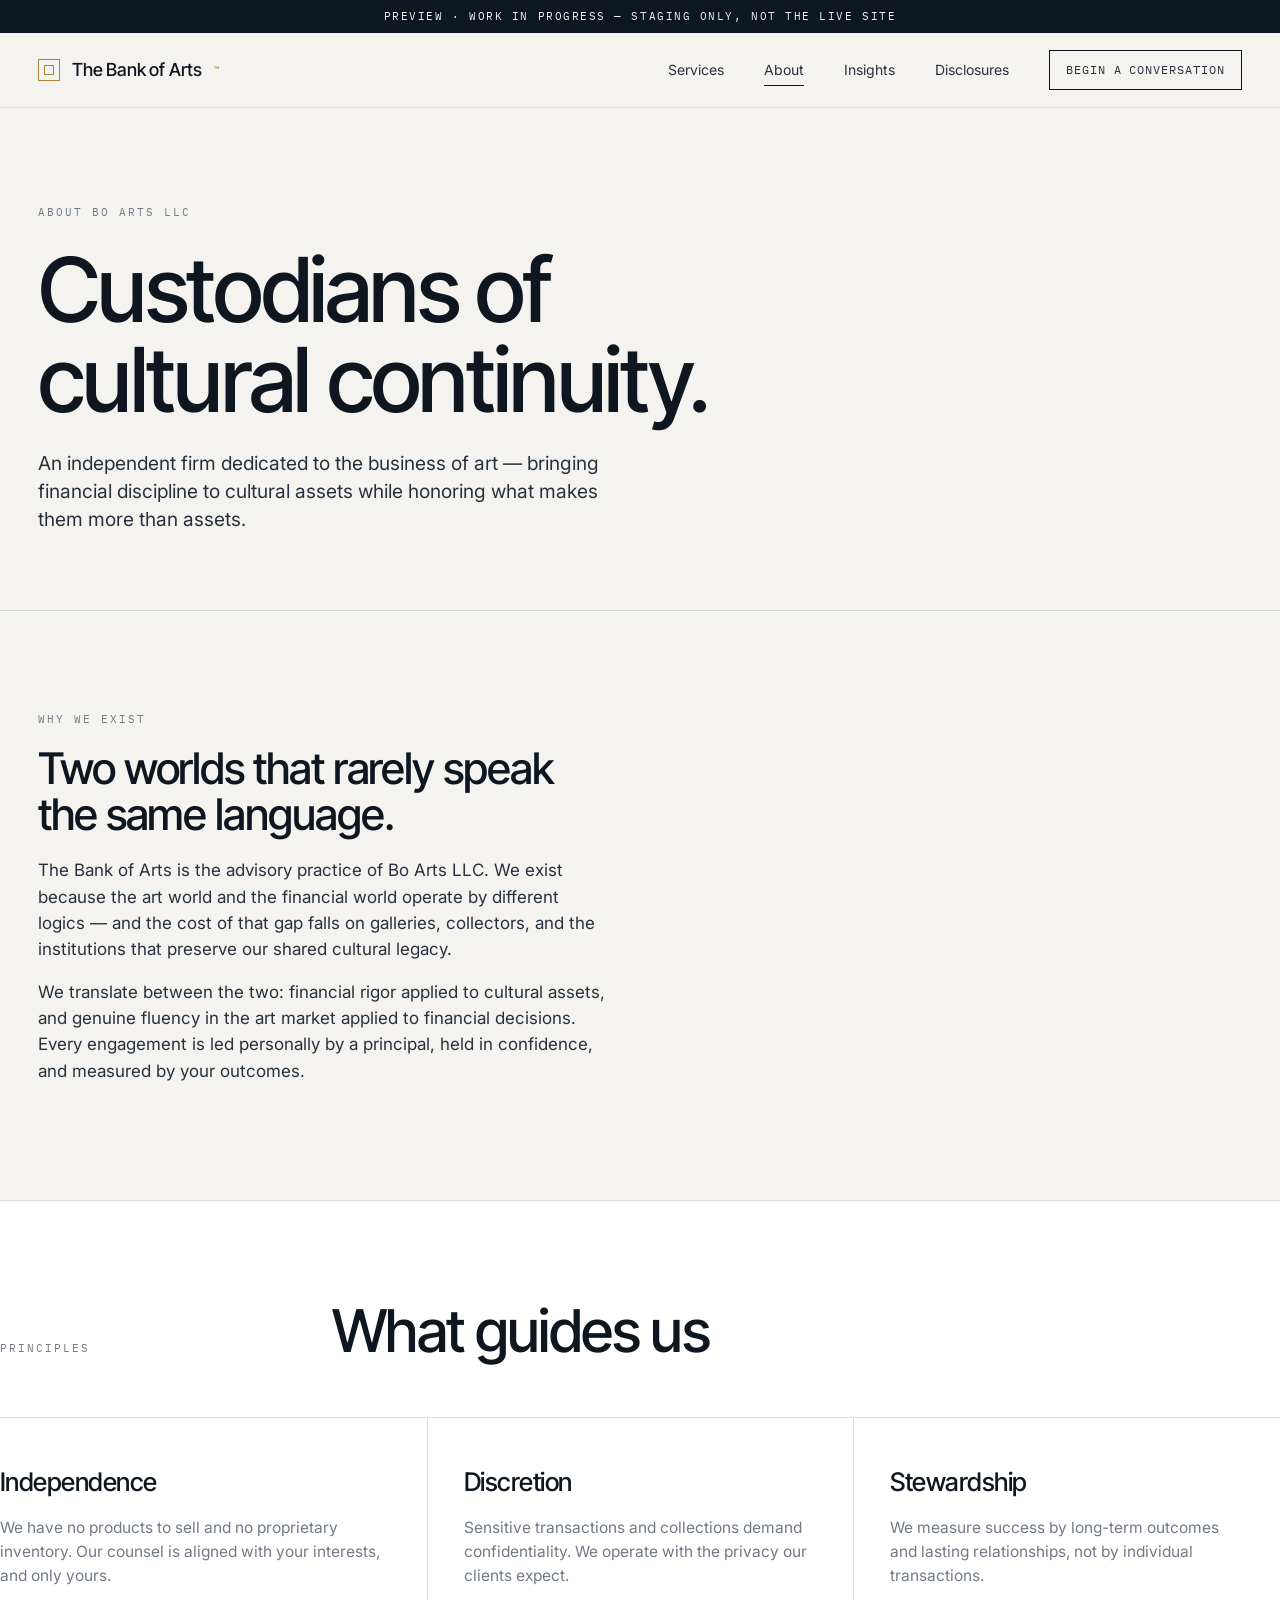
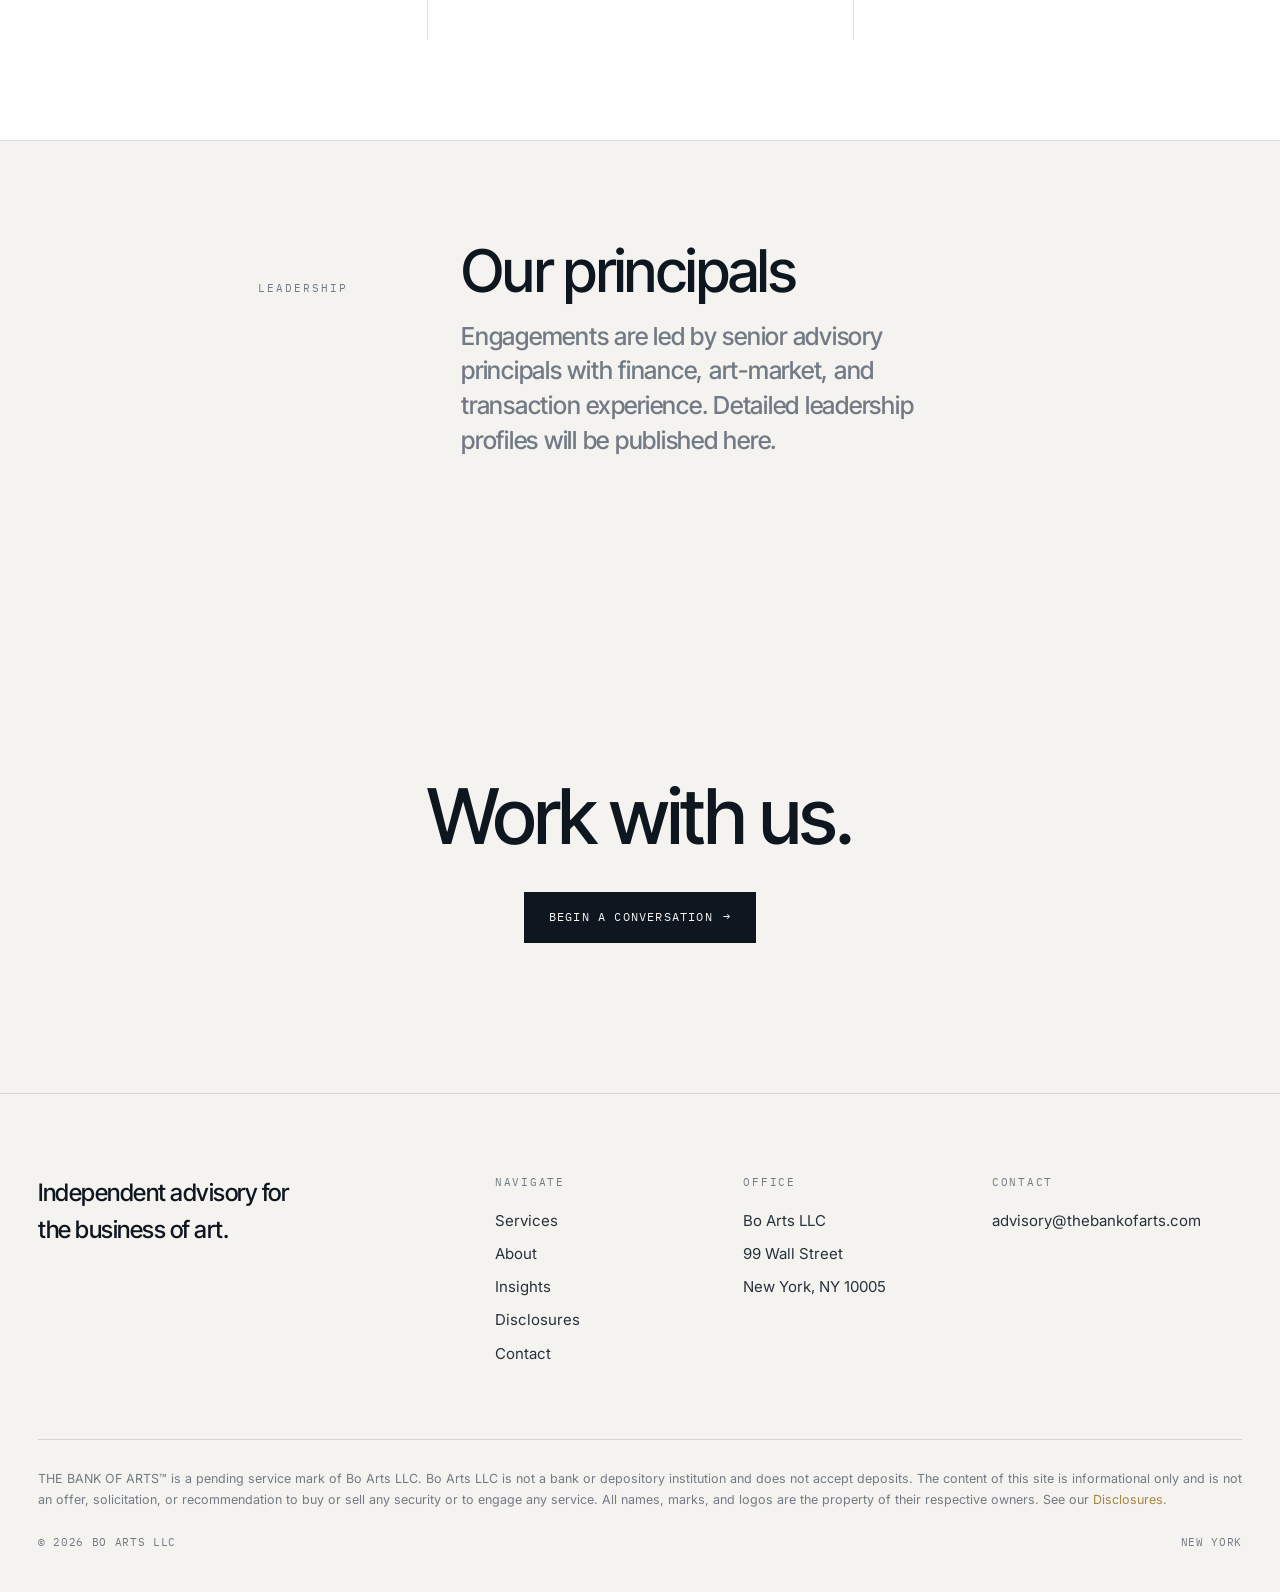
==== about.html @ 83ba2473 "Roll Swiss-minimal system across services, about, contact, disclosures, insights" ====
<!DOCTYPE html>
<html lang="en">
<head>
<meta charset="UTF-8" />
<meta name="viewport" content="width=device-width, initial-scale=1.0" />
<title>About | The Bank of Arts™</title>
<meta name="description" content="Bo Arts LLC is an independent advisory firm dedicated to the business of art, bringing financial discipline to cultural assets." />
<meta name="robots" content="noindex, nofollow" />
<link rel="icon" href="data:image/svg+xml,<svg xmlns='http://www.w3.org/2000/svg' viewBox='0 0 100 100'><rect x='12' y='12' width='76' height='76' fill='none' stroke='%23a8843f' stroke-width='4'/><rect x='28' y='28' width='44' height='44' fill='none' stroke='%23a8843f' stroke-width='2'/></svg>" />
<link rel="preconnect" href="https://fonts.googleapis.com" />
<link rel="preconnect" href="https://fonts.gstatic.com" crossorigin />
<link href="https://fonts.googleapis.com/css2?family=Inter+Tight:wght@400;500;600&family=Inter:wght@400;500&family=IBM+Plex+Mono:wght@400;500&display=swap" rel="stylesheet" />
<link rel="stylesheet" href="styles.css" />
</head>
<body>
<div class="preview">Preview · Work in progress — staging only, not the live site</div>
<header class="nav"><div class="wrap nav-in">
  <a href="index.html" class="brand"><span class="mk"></span> The Bank of Arts <sup>™</sup></a>
  <nav class="menu">
    <a href="services.html">Services<span class="ln"></span></a>
    <a href="about.html" class="active">About<span class="ln"></span></a>
    <a href="insights.html">Insights<span class="ln"></span></a>
    <a href="disclosures.html">Disclosures<span class="ln"></span></a>
    <a href="contact.html" class="cta">Begin a conversation</a>
  </nav>
  <button class="burger" aria-label="Menu">☰</button>
</div></header>

<section class="page-hero"><div class="wrap">
  <span class="label reveal">About Bo Arts LLC</span>
  <h1 class="reveal">Custodians of<br>cultural continuity.</h1>
  <p class="reveal">An independent firm dedicated to the business of art — bringing financial discipline to cultural assets while honoring what makes them more than assets.</p>
</div></section>

<section class="sec-sm"><div class="wrap split">
  <div class="reveal">
    <span class="label" style="display:block;margin-bottom:18px">Why we exist</span>
    <h2>Two worlds that rarely speak the same language.</h2>
    <p>The Bank of Arts is the advisory practice of Bo Arts LLC. We exist because the art world and the financial world operate by different logics — and the cost of that gap falls on galleries, collectors, and the institutions that preserve our shared cultural legacy.</p>
    <p>We translate between the two: financial rigor applied to cultural assets, and genuine fluency in the art market applied to financial decisions. Every engagement is led personally by a principal, held in confidence, and measured by your outcomes.</p>
  </div>
  <div class="media reveal"><img src="https://thebankofarts.com/assets/art/03-arched-portraits.webp" alt="Gallery interior" loading="lazy" onerror="this.parentNode.style.display='none'" /></div>
</div></section>

<section class="approach"><div class="wrap sec-sm">
  <div class="sec-head" style="margin-bottom:56px"><span class="label ix reveal">Principles</span><h2 class="reveal">What guides us</h2></div>
  <div class="serve-grid">
    <div class="serve reveal"><h3>Independence</h3><p>We have no products to sell and no proprietary inventory. Our counsel is aligned with your interests, and only yours.</p></div>
    <div class="serve reveal"><h3>Discretion</h3><p>Sensitive transactions and collections demand confidentiality. We operate with the privacy our clients expect.</p></div>
    <div class="serve reveal"><h3>Stewardship</h3><p>We measure success by long-term outcomes and lasting relationships, not by individual transactions.</p></div>
  </div>
</div></section>

<!-- LEADERSHIP: replace with verified named principals + bios once Sam supplies them. Do not publish unverified names, titles, designations, or deal history. -->
<section class="sec-sm"><div class="wrap" style="max-width:840px">
  <div class="sec-head"><span class="label ix reveal">Leadership</span><h2 class="reveal">Our principals<span class="sm">Engagements are led by senior advisory principals with finance, art-market, and transaction experience. Detailed leadership profiles will be published here.</span></h2></div>
</div></section>

<section class="cta-band"><div class="wrap"><h2 class="reveal">Work with us.</h2><a href="contact.html" class="btn solid reveal">Begin a conversation <span class="ar">→</span></a></div></section>

<footer><div class="wrap">
  <div class="foot-top">
    <div><p class="lead">Independent advisory for the business of art.</p></div>
    <div class="col"><h4>Navigate</h4><a href="services.html">Services</a><a href="about.html">About</a><a href="insights.html">Insights</a><a href="disclosures.html">Disclosures</a><a href="contact.html">Contact</a></div>
    <div class="col"><h4>Office</h4><p>Bo Arts LLC</p><p>99 Wall Street</p><p>New York, NY 10005</p></div>
    <div class="col"><h4>Contact</h4><a href="mailto:advisory@thebankofarts.com">advisory@thebankofarts.com</a></div>
  </div>
  <div class="legal">THE BANK OF ARTS™ is a pending service mark of Bo Arts LLC. Bo Arts LLC is not a bank or depository institution and does not accept deposits. The content of this site is informational only and is not an offer, solicitation, or recommendation to buy or sell any security or to engage any service. All names, marks, and logos are the property of their respective owners. See our <a href="disclosures.html" style="color:var(--gold)">Disclosures</a>.</div>
  <div class="copy"><span>© 2026 Bo Arts LLC</span><span>New York</span></div>
</div></footer>
<script src="app.js"></script>
</body>
</html>
---- styles.css ----
/* The Bank of Arts — shared Swiss-minimal system (staging) */
:root{
  --bg:#f4f3ef; --surface:#ffffff; --ink:#0e1620; --ink-2:#27313d; --muted:#727a85;
  --line:rgba(14,22,32,.14); --line-2:rgba(14,22,32,.08);
  --gold:#a8843f; --navy:#0b1a2e;
  --mx:38px; --maxw:1320px;
  --disp:"Inter Tight",-apple-system,Segoe UI,Roboto,Helvetica,Arial,sans-serif;
  --sans:"Inter",-apple-system,Segoe UI,Roboto,Helvetica,Arial,sans-serif;
  --mono:"IBM Plex Mono",ui-monospace,SFMono-Regular,Menlo,monospace;
  --ease:cubic-bezier(.22,.61,.36,1);
}
*{box-sizing:border-box;margin:0;padding:0}
html{scroll-behavior:smooth;-webkit-font-smoothing:antialiased;text-rendering:optimizeLegibility}
body{background:var(--bg);color:var(--ink);font-family:var(--sans);font-size:17px;line-height:1.55;font-weight:400}
a{color:inherit;text-decoration:none}
img{display:block;max-width:100%}
.wrap{max-width:var(--maxw);margin:0 auto;padding:0 var(--mx)}
.label{font-family:var(--mono);font-size:11px;letter-spacing:.18em;text-transform:uppercase;color:var(--muted);font-weight:400}
.rule{height:1px;background:var(--line);width:100%}
.reveal{opacity:0;transform:translateY(18px);transition:opacity .8s var(--ease),transform .8s var(--ease)}
.reveal.in{opacity:1;transform:none}
@media (prefers-reduced-motion:reduce){.reveal{opacity:1;transform:none;transition:none}}
.preview{background:var(--ink);color:#f4f3ef;font-family:var(--mono);font-size:11px;letter-spacing:.14em;text-transform:uppercase;text-align:center;padding:8px 14px}
/* nav */
.nav{position:sticky;top:0;z-index:50;background:rgba(244,243,239,.82);backdrop-filter:blur(14px);border-bottom:1px solid var(--line-2)}
.nav-in{display:flex;align-items:center;justify-content:space-between;height:74px;position:relative}
.brand{display:flex;align-items:center;gap:12px;font-family:var(--disp);font-weight:500;font-size:18px;letter-spacing:-.01em}
.brand .mk{width:22px;height:22px;border:1.5px solid var(--gold);position:relative;flex:none}
.brand .mk::after{content:"";position:absolute;inset:5px;border:1px solid var(--gold)}
.brand sup{color:var(--gold);font-size:9px}
.menu{display:flex;align-items:center;gap:40px}
.menu a{font-size:14px;color:var(--ink-2);position:relative;padding:4px 0}
.menu a .ln{position:absolute;left:0;bottom:-1px;height:1px;width:0;background:var(--ink);transition:width .35s var(--ease)}
.menu a:hover .ln,.menu a.active .ln{width:100%}
.menu .cta{font-family:var(--mono);font-size:12px;letter-spacing:.08em;text-transform:uppercase;border:1px solid var(--ink);padding:10px 16px;transition:all .3s var(--ease)}
.menu .cta:hover{background:var(--ink);color:var(--bg)}
.burger{display:none;background:none;border:0;font-size:22px;cursor:pointer;color:var(--ink)}
/* buttons / links */
.btn{font-family:var(--mono);font-size:12px;letter-spacing:.1em;text-transform:uppercase;display:inline-flex;align-items:center;gap:10px;padding:15px 24px;border:1px solid var(--ink);transition:all .3s var(--ease);cursor:pointer}
.btn .ar{transition:transform .3s var(--ease)}
.btn:hover{background:var(--ink);color:var(--bg)}
.btn:hover .ar{transform:translateX(5px)}
.btn.solid{background:var(--ink);color:var(--bg)}
.btn.solid:hover{background:var(--gold);border-color:var(--gold)}
.link-ar{font-family:var(--mono);font-size:12px;letter-spacing:.08em;text-transform:uppercase;display:inline-flex;gap:8px;align-items:center;border-bottom:1px solid var(--line);padding-bottom:4px;transition:border-color .3s}
.link-ar:hover{border-color:var(--ink)}
/* home hero */
.hero{padding:78px 0 56px;border-bottom:1px solid var(--line)}
.hero-top{display:flex;justify-content:space-between;align-items:baseline;margin-bottom:54px}
.hero h1{font-family:var(--disp);font-weight:500;letter-spacing:-.035em;line-height:.96;font-size:clamp(3.1rem,9.2vw,8.4rem)}
.hero h1 em{font-style:normal;color:var(--gold)}
.hero-grid{display:grid;grid-template-columns:1.6fr 1fr;gap:48px;align-items:end;margin-top:48px}
.hero-lede{font-size:clamp(1.05rem,1.6vw,1.4rem);line-height:1.45;max-width:30ch;color:var(--ink-2);font-weight:400}
.hero-actions{display:flex;flex-direction:column;gap:16px;align-items:flex-start}
/* page hero */
.page-hero{padding:96px 0 76px;border-bottom:1px solid var(--line)}
.page-hero .label{display:block;margin-bottom:24px}
.page-hero h1{font-family:var(--disp);font-weight:500;letter-spacing:-.03em;line-height:1;font-size:clamp(2.6rem,7vw,5.8rem)}
.page-hero p{color:var(--ink-2);max-width:48ch;margin-top:26px;font-size:clamp(1.05rem,1.5vw,1.3rem);line-height:1.45}
/* image band */
.band{padding:0}
.band-grid{display:grid;grid-template-columns:repeat(12,1fr);gap:2px;height:62vh;min-height:440px}
.band-grid figure{overflow:hidden;background:linear-gradient(135deg,#e7e4dc,#d8d4ca);position:relative}
.band-grid figure:nth-child(1){grid-column:span 5}
.band-grid figure:nth-child(2){grid-column:span 4}
.band-grid figure:nth-child(3){grid-column:span 3}
.band-grid img{width:100%;height:100%;object-fit:cover;transition:transform 1.2s var(--ease);filter:saturate(.92)}
.band-grid figure:hover img{transform:scale(1.05)}
/* sections */
.sec{padding:140px 0}
.sec-sm{padding:100px 0}
.sec-head{display:grid;grid-template-columns:repeat(12,1fr);gap:48px;align-items:baseline;margin-bottom:72px}
.sec-head .ix{grid-column:span 3}
.sec-head h2{grid-column:span 9;font-family:var(--disp);font-weight:500;letter-spacing:-.028em;line-height:1.02;font-size:clamp(2rem,4.6vw,3.7rem)}
.sec-head h2 .sm{display:block;color:var(--muted);font-size:.42em;letter-spacing:-.01em;margin-top:18px;max-width:34ch;line-height:1.4}
/* services list (home) */
.svc-list{border-top:1px solid var(--line)}
.svc-row{display:grid;grid-template-columns:80px 1fr 1.1fr 40px;gap:24px;align-items:center;padding:34px 8px;border-bottom:1px solid var(--line);transition:padding .4s var(--ease),background .4s var(--ease);position:relative}
.svc-row:hover{padding-left:24px;padding-right:24px;background:var(--surface)}
.svc-row .no{font-family:var(--mono);font-size:13px;color:var(--gold)}
.svc-row h3{font-family:var(--disp);font-weight:500;font-size:clamp(1.4rem,2.6vw,2.1rem);letter-spacing:-.02em}
.svc-row p{color:var(--muted);font-size:15px;line-height:1.5}
.svc-row .ar{justify-self:end;font-size:18px;color:var(--ink);opacity:.25;transition:all .3s var(--ease)}
.svc-row:hover .ar{opacity:1;transform:translateX(4px);color:var(--gold)}
/* services detail */
.svc-detail{display:grid;grid-template-columns:.8fr 1.2fr;gap:48px;padding:48px 8px;border-bottom:1px solid var(--line)}
.svc-detail:first-of-type{border-top:1px solid var(--line)}
.svc-detail .no{font-family:var(--mono);font-size:12px;color:var(--gold);display:block;margin-bottom:14px}
.svc-detail h3{font-family:var(--disp);font-weight:500;font-size:clamp(1.6rem,3vw,2.4rem);letter-spacing:-.02em;line-height:1.05}
.svc-detail p{color:var(--ink-2);margin-bottom:20px}
.svc-detail ul{list-style:none;display:flex;flex-direction:column;gap:9px}
.svc-detail li{color:var(--muted);font-size:15px;padding-left:20px;position:relative}
.svc-detail li::before{content:"—";position:absolute;left:0;color:var(--gold)}
/* approach */
.approach{background:var(--surface);border-top:1px solid var(--line);border-bottom:1px solid var(--line)}
.steps{display:grid;grid-template-columns:repeat(4,1fr)}
.step{padding:52px 32px 60px;border-left:1px solid var(--line)}
.step:first-child{border-left:0;padding-left:0}
.step:last-child{padding-right:0}
.step .no{font-family:var(--mono);font-size:12px;color:var(--gold);letter-spacing:.1em}
.step h3{font-family:var(--disp);font-weight:500;font-size:1.5rem;letter-spacing:-.02em;margin:24px 0 12px}
.step p{color:var(--muted);font-size:15px;line-height:1.55}
/* serve */
.serve-grid{display:grid;grid-template-columns:repeat(3,1fr);gap:0;border-top:1px solid var(--line)}
.serve{padding:44px 36px 52px;border-left:1px solid var(--line)}
.serve:first-child{border-left:0;padding-left:0}
.serve h3{font-family:var(--disp);font-weight:500;font-size:1.6rem;letter-spacing:-.02em;margin-bottom:14px}
.serve p{color:var(--muted);font-size:15.5px}
/* stats */
.stats{display:grid;grid-template-columns:repeat(3,1fr);border-top:1px solid var(--line);border-bottom:1px solid var(--line)}
.stat{padding:60px 36px;border-left:1px solid var(--line)}
.stat:first-child{border-left:0;padding-left:0}
.stat .big{font-family:var(--disp);font-weight:500;font-size:clamp(1.8rem,3vw,2.6rem);letter-spacing:-.02em}
.stat .lbl{color:var(--muted);font-size:14px;margin-top:8px}
/* split */
.split{display:grid;grid-template-columns:1fr 1fr;gap:64px;align-items:center}
.split h2{font-family:var(--disp);font-weight:500;font-size:clamp(1.8rem,3.4vw,2.8rem);letter-spacing:-.025em;margin-bottom:20px;line-height:1.05}
.split p{color:var(--ink-2);margin-bottom:16px}
.split .media{aspect-ratio:4/5;background:linear-gradient(135deg,#e7e4dc,#d8d4ca);overflow:hidden}
.split .media img{width:100%;height:100%;object-fit:cover;filter:saturate(.92)}
/* feature dark */
.feature{background:var(--navy);color:#eef1f5}
.feature .wrap{padding-top:130px;padding-bottom:130px}
.feature .label{color:rgba(238,241,245,.55)}
.feature-grid{display:grid;grid-template-columns:1.5fr 1fr;gap:60px;align-items:end;margin-top:40px}
.feature h2{font-family:var(--disp);font-weight:400;letter-spacing:-.025em;line-height:1.08;font-size:clamp(1.9rem,4vw,3.2rem)}
.feature h2 em{font-style:italic;color:var(--gold)}
.feature p{color:rgba(238,241,245,.7);font-size:1.05rem;max-width:38ch}
.feature .btn{border-color:rgba(238,241,245,.4);color:#eef1f5}
.feature .btn:hover{background:#eef1f5;color:var(--navy)}
/* cta band */
.cta-band{text-align:center;padding:150px 0}
.cta-band h2{font-family:var(--disp);font-weight:500;letter-spacing:-.03em;line-height:1;font-size:clamp(2.4rem,6vw,5.2rem);margin-bottom:36px}
/* forms */
.form-grid{display:grid;grid-template-columns:1fr 1fr;gap:64px;align-items:start}
.contact-info p{color:var(--ink-2);margin-bottom:8px}
.contact-info .k{font-family:var(--mono);font-size:11px;letter-spacing:.12em;text-transform:uppercase;color:var(--muted);margin-top:22px}
.field{margin-bottom:18px}
label{display:block;font-family:var(--mono);font-size:11px;letter-spacing:.12em;text-transform:uppercase;color:var(--muted);margin-bottom:8px}
input,textarea,select{width:100%;background:var(--surface);border:1px solid var(--line);color:var(--ink);padding:14px 16px;font-family:var(--sans);font-size:15px;border-radius:0;transition:border-color .25s}
input:focus,textarea:focus,select:focus{outline:none;border-color:var(--ink)}
.formnote{color:var(--muted);font-size:13px;margin-top:14px}
/* article */
.article{max-width:760px;margin:0 auto}
.article .article-meta{font-family:var(--mono);font-size:11px;letter-spacing:.14em;text-transform:uppercase;color:var(--muted);margin-bottom:14px}
.article h1{font-family:var(--disp);font-weight:500;letter-spacing:-.03em;line-height:1.02;font-size:clamp(2.2rem,5vw,3.6rem);margin-bottom:18px}
.article .byline{font-family:var(--mono);font-size:12px;letter-spacing:.06em;color:var(--gold);text-transform:uppercase;border-bottom:1px solid var(--line);padding-bottom:26px;margin-bottom:38px}
.article h2{font-family:var(--disp);font-weight:500;font-size:clamp(1.4rem,2.6vw,1.9rem);letter-spacing:-.02em;margin:42px 0 14px}
.article p{color:var(--ink-2);margin-bottom:20px;font-size:1.08rem;line-height:1.65}
.article blockquote{border-left:2px solid var(--gold);padding:4px 0 4px 24px;margin:32px 0;font-family:var(--disp);font-style:italic;font-size:1.45rem;line-height:1.3;color:var(--ink)}
/* prose */
.prose{max-width:820px;margin:0 auto}
.prose h2{font-family:var(--disp);font-weight:500;font-size:1.4rem;letter-spacing:-.015em;margin:38px 0 12px}
.prose p,.prose li{color:var(--ink-2);margin-bottom:14px;font-size:1rem;line-height:1.6}
.prose ul{padding-left:20px;margin-bottom:14px}
/* footer */
footer{border-top:1px solid var(--line);padding:80px 0 40px}
.foot-top{display:grid;grid-template-columns:2fr 1fr 1fr 1.2fr;gap:40px;padding-bottom:64px}
.foot-top .lead{font-family:var(--disp);font-size:1.5rem;font-weight:500;letter-spacing:-.02em;max-width:18ch}
footer h4{font-family:var(--mono);font-size:11px;letter-spacing:.16em;text-transform:uppercase;color:var(--muted);margin-bottom:18px;font-weight:400}
footer .col a,footer .col p{display:block;font-size:15px;color:var(--ink-2);margin-bottom:10px}
footer .col a:hover{color:var(--gold)}
.legal{font-size:12.5px;color:var(--muted);line-height:1.7;border-top:1px solid var(--line);padding-top:28px}
.copy{display:flex;justify-content:space-between;flex-wrap:wrap;gap:12px;margin-top:24px;font-family:var(--mono);font-size:11px;letter-spacing:.06em;text-transform:uppercase;color:var(--muted)}
@media(max-width:1000px){
  .hero-grid{grid-template-columns:1fr;gap:32px;align-items:start}
  .feature-grid{grid-template-columns:1fr;gap:32px;align-items:start}
  .foot-top{grid-template-columns:1fr 1fr}
}
@media(max-width:760px){
  :root{--mx:22px}
  .menu{display:none}
  .menu.open{display:flex;flex-direction:column;align-items:flex-start;position:absolute;top:74px;right:0;background:var(--surface);border:1px solid var(--line);padding:22px;gap:18px;min-width:200px}
  .burger{display:block}
  .hero{padding:48px 0 40px}
  .sec,.sec-sm{padding:90px 0}
  .sec-head{gap:20px;margin-bottom:48px}
  .sec-head .ix{grid-column:span 12}
  .sec-head h2{grid-column:span 12}
  .band-grid{height:auto;min-height:0;grid-template-columns:1fr}
  .band-grid figure{grid-column:span 1!important;height:46vw}
  .svc-row{grid-template-columns:44px 1fr 28px;row-gap:8px}
  .svc-row p{grid-column:1 / -1;order:3}
  .svc-detail{grid-template-columns:1fr;gap:18px}
  .steps,.serve-grid,.stats,.foot-top,.split,.form-grid{grid-template-columns:1fr;gap:36px}
  .step,.serve,.stat{border-left:0;padding-left:0;border-top:1px solid var(--line)}
  .step:first-child,.serve:first-child,.stat:first-child{border-top:0}
}
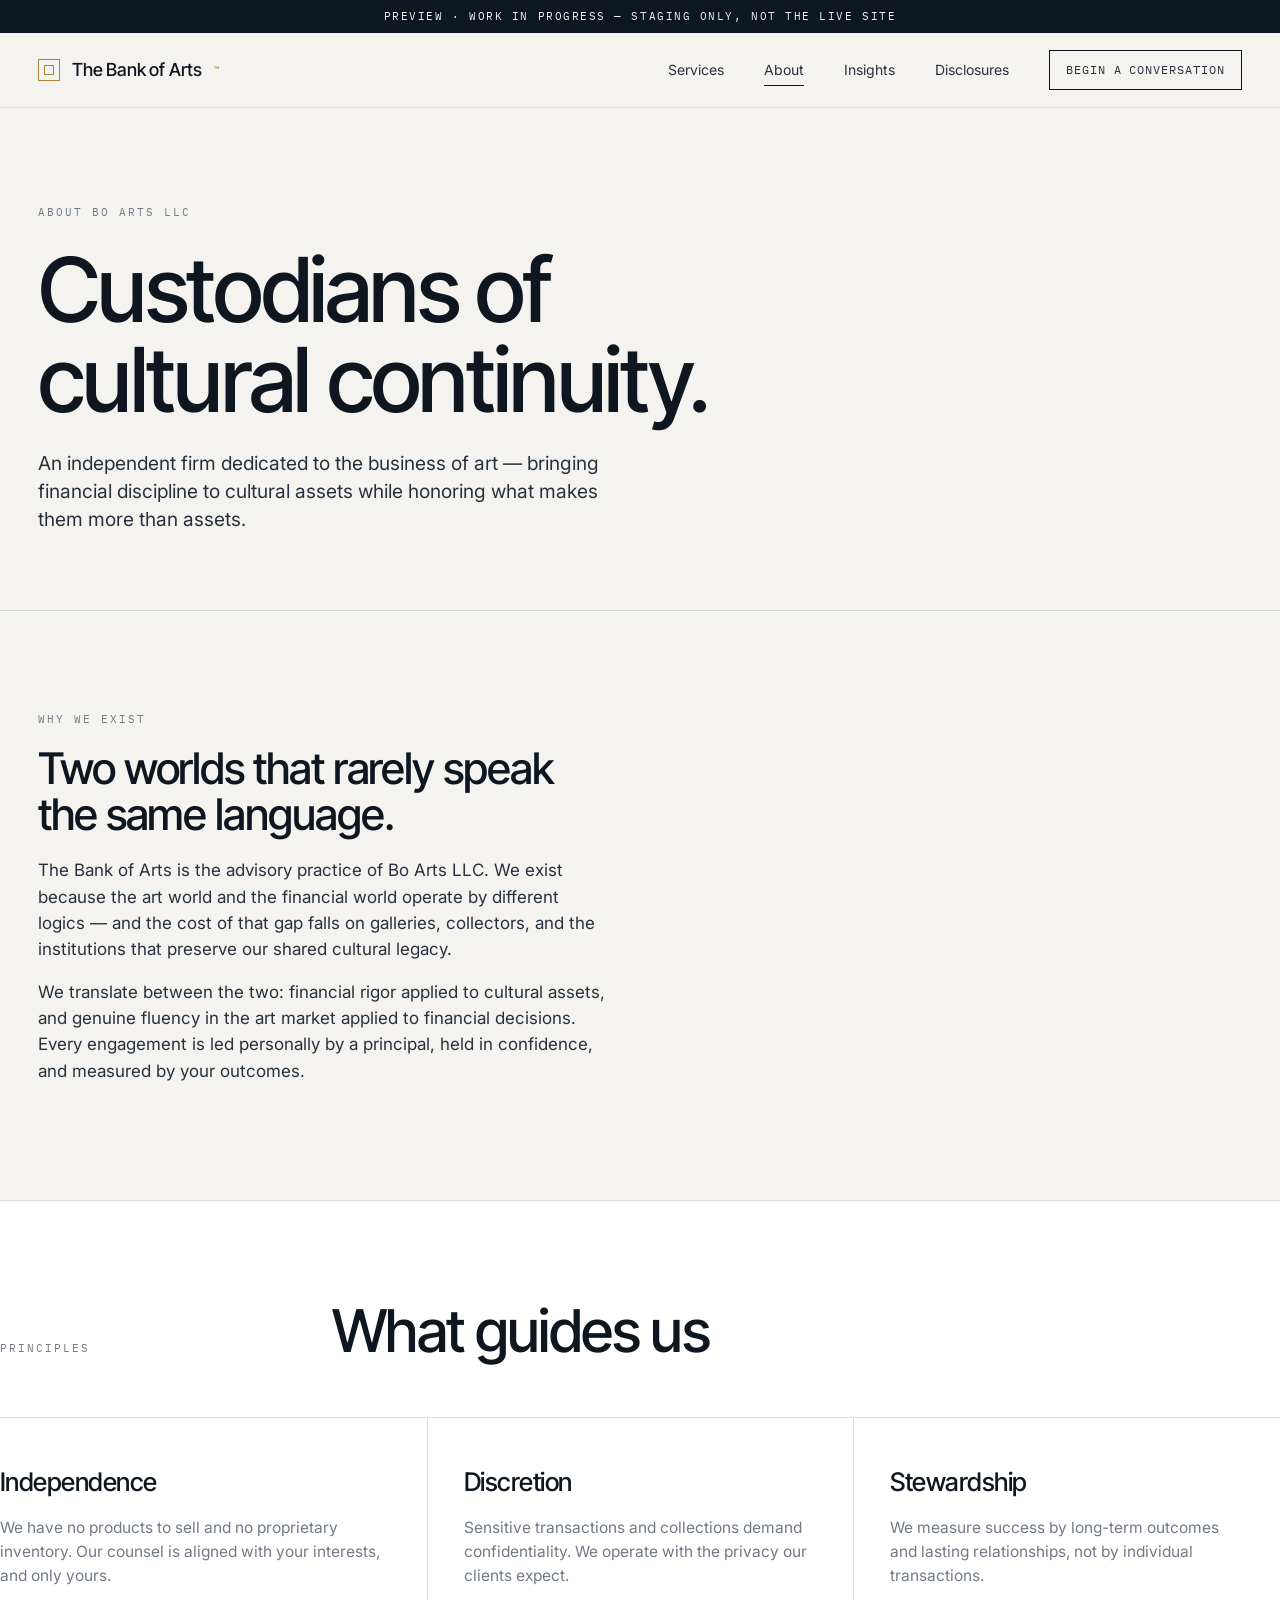
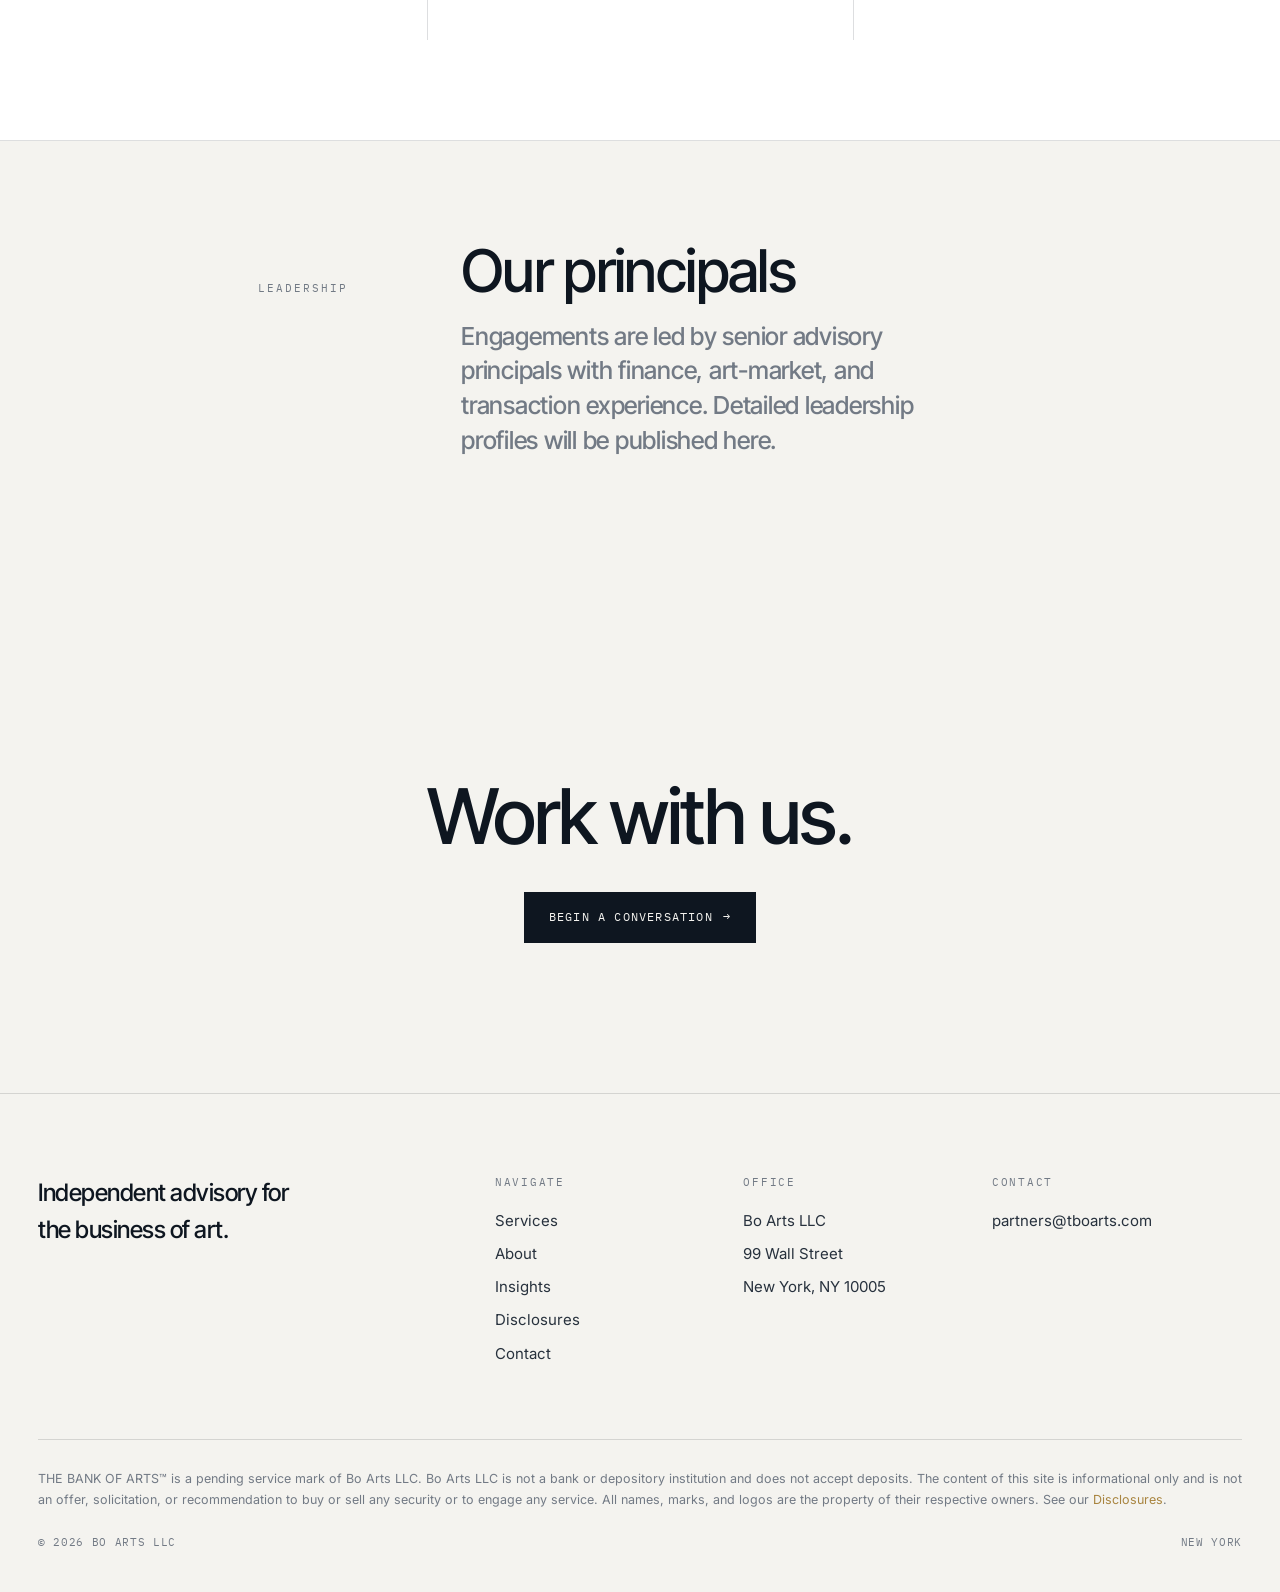
==== commit 69447604: "Switch site contact email to partners@tboarts.com (services, about, contact, disclosures, insights)" ====
--- a/about.html
+++ b/about.html
@@ -63,7 +63,7 @@
     <div><p class="lead">Independent advisory for the business of art.</p></div>
     <div class="col"><h4>Navigate</h4><a href="services.html">Services</a><a href="about.html">About</a><a href="insights.html">Insights</a><a href="disclosures.html">Disclosures</a><a href="contact.html">Contact</a></div>
     <div class="col"><h4>Office</h4><p>Bo Arts LLC</p><p>99 Wall Street</p><p>New York, NY 10005</p></div>
-    <div class="col"><h4>Contact</h4><a href="mailto:advisory@thebankofarts.com">advisory@thebankofarts.com</a></div>
+    <div class="col"><h4>Contact</h4><a href="mailto:partners@tboarts.com">partners@tboarts.com</a></div>
   </div>
   <div class="legal">THE BANK OF ARTS™ is a pending service mark of Bo Arts LLC. Bo Arts LLC is not a bank or depository institution and does not accept deposits. The content of this site is informational only and is not an offer, solicitation, or recommendation to buy or sell any security or to engage any service. All names, marks, and logos are the property of their respective owners. See our <a href="disclosures.html" style="color:var(--gold)">Disclosures</a>.</div>
   <div class="copy"><span>© 2026 Bo Arts LLC</span><span>New York</span></div>
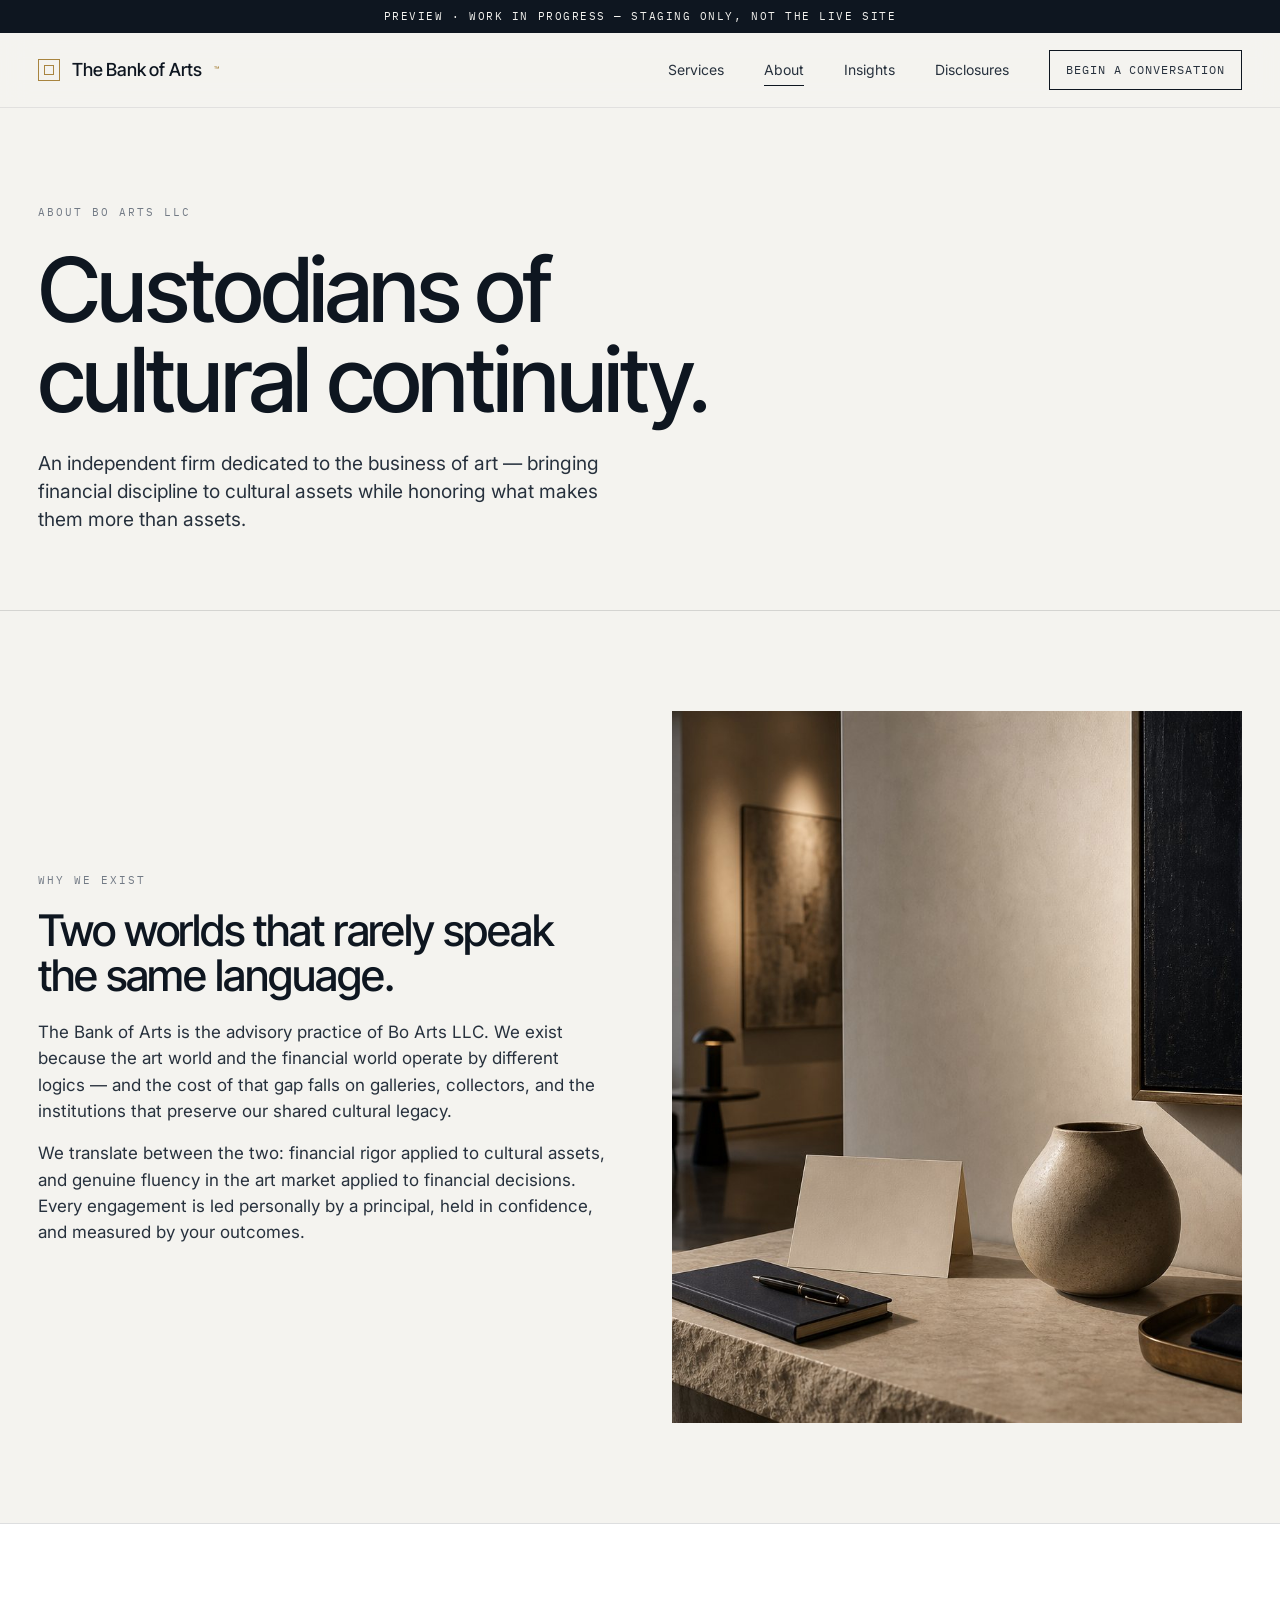
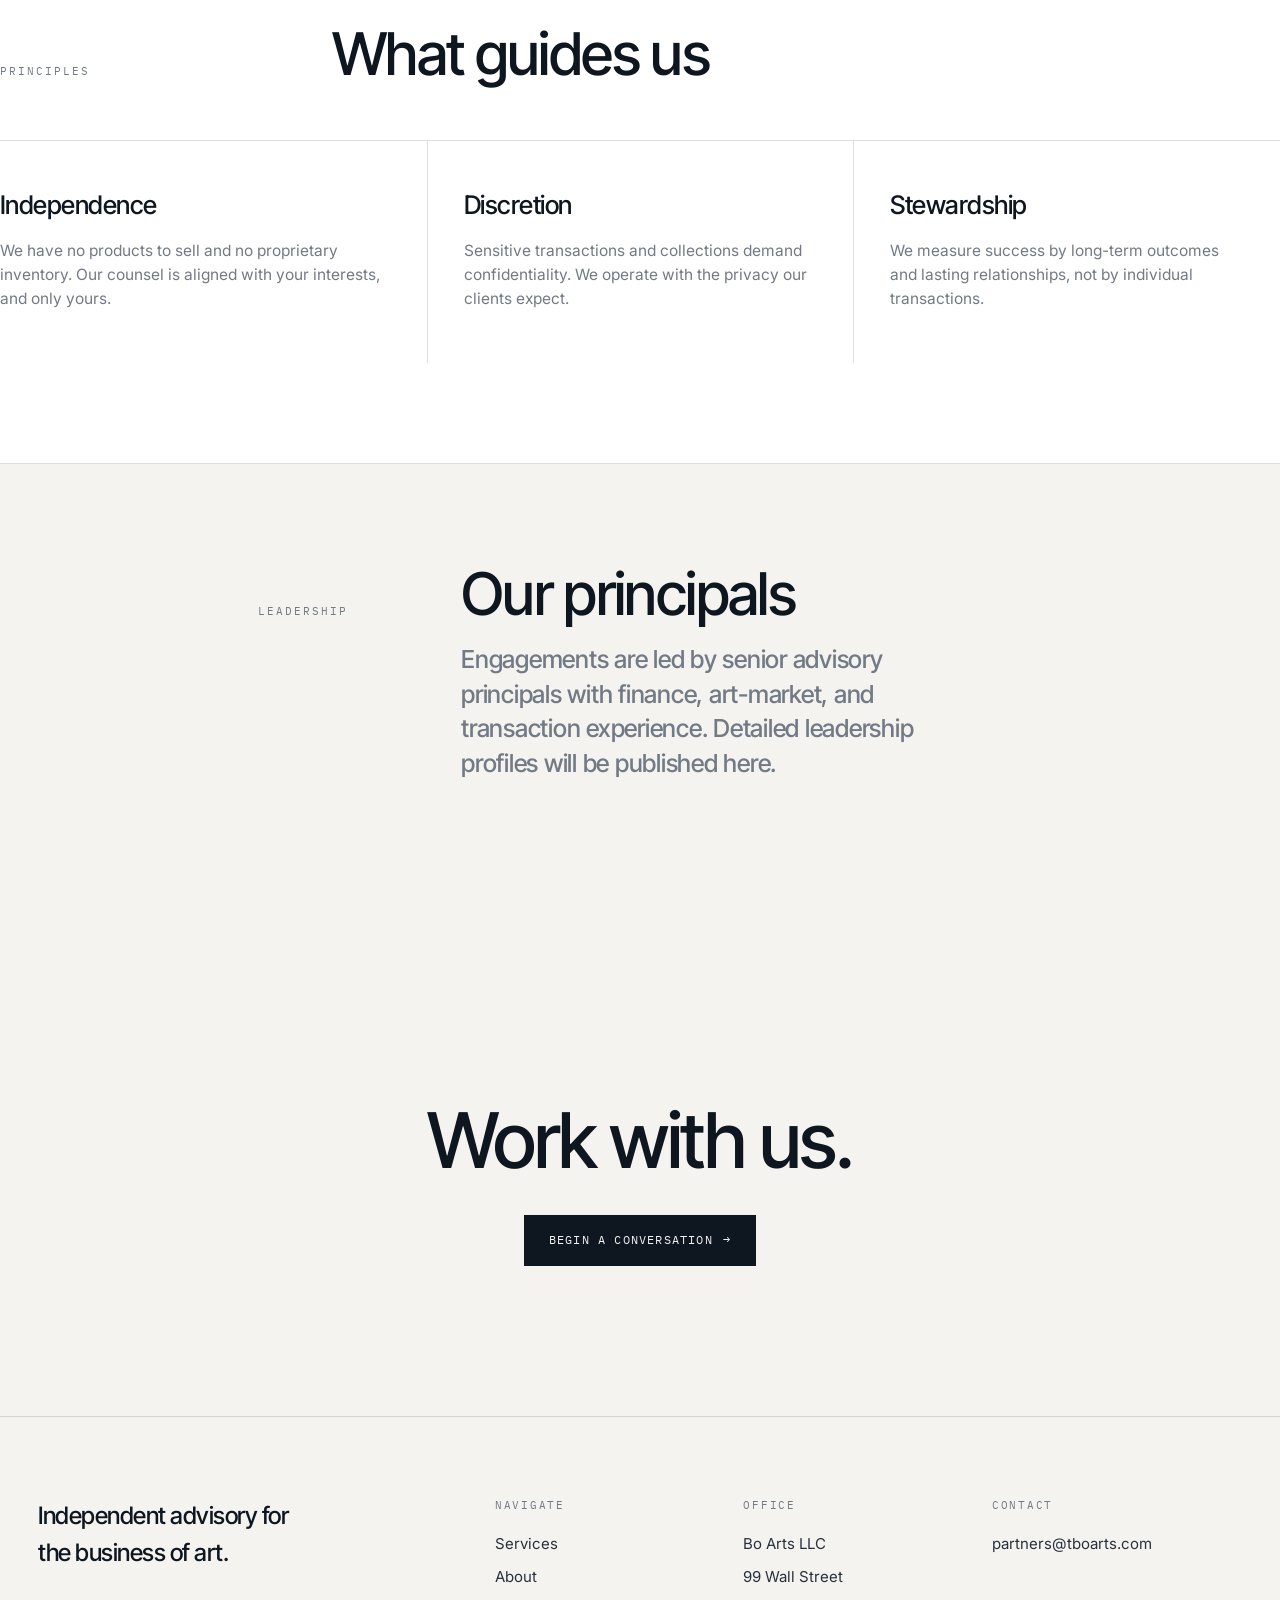
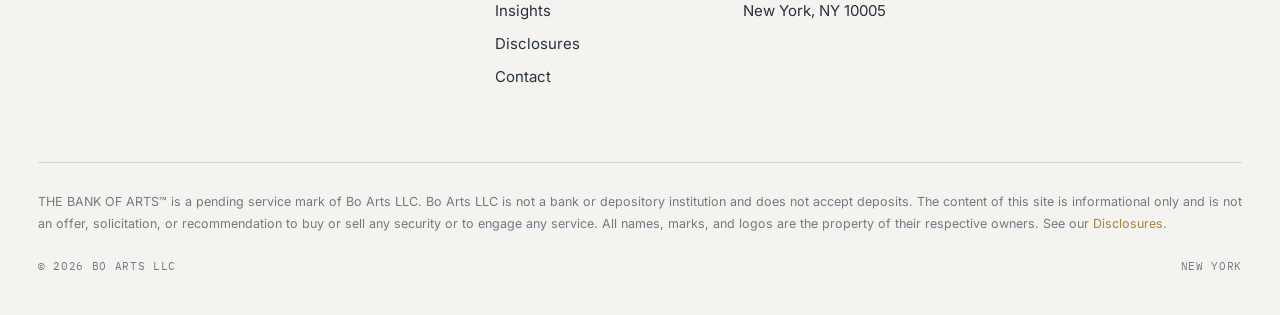
==== commit 8481a909: "Integrate full-bleed hero and generated imagery" ====
--- a/about.html
+++ b/about.html
@@ -3,7 +3,7 @@
 <head>
 <meta charset="UTF-8" />
 <meta name="viewport" content="width=device-width, initial-scale=1.0" />
-<title>About | The Bank of Arts™</title>
+<title>About | The Bank of Arts&trade;</title>
 <meta name="description" content="Bo Arts LLC is an independent advisory firm dedicated to the business of art, bringing financial discipline to cultural assets." />
 <meta name="robots" content="noindex, nofollow" />
 <link rel="icon" href="data:image/svg+xml,<svg xmlns='http://www.w3.org/2000/svg' viewBox='0 0 100 100'><rect x='12' y='12' width='76' height='76' fill='none' stroke='%23a8843f' stroke-width='4'/><rect x='28' y='28' width='44' height='44' fill='none' stroke='%23a8843f' stroke-width='2'/></svg>" />
@@ -13,9 +13,9 @@
 <link rel="stylesheet" href="styles.css" />
 </head>
 <body>
-<div class="preview">Preview · Work in progress — staging only, not the live site</div>
+<div class="preview">Preview &middot; Work in progress &mdash; staging only, not the live site</div>
 <header class="nav"><div class="wrap nav-in">
-  <a href="index.html" class="brand"><span class="mk"></span> The Bank of Arts <sup>™</sup></a>
+  <a href="index.html" class="brand"><span class="mk"></span> The Bank of Arts <sup>&trade;</sup></a>
   <nav class="menu">
     <a href="services.html">Services<span class="ln"></span></a>
     <a href="about.html" class="active">About<span class="ln"></span></a>
@@ -23,23 +23,23 @@
     <a href="disclosures.html">Disclosures<span class="ln"></span></a>
     <a href="contact.html" class="cta">Begin a conversation</a>
   </nav>
-  <button class="burger" aria-label="Menu">☰</button>
+  <button class="burger" aria-label="Menu">&#9776;</button>
 </div></header>
 
 <section class="page-hero"><div class="wrap">
   <span class="label reveal">About Bo Arts LLC</span>
   <h1 class="reveal">Custodians of<br>cultural continuity.</h1>
-  <p class="reveal">An independent firm dedicated to the business of art — bringing financial discipline to cultural assets while honoring what makes them more than assets.</p>
+  <p class="reveal">An independent firm dedicated to the business of art &mdash; bringing financial discipline to cultural assets while honoring what makes them more than assets.</p>
 </div></section>
 
 <section class="sec-sm"><div class="wrap split">
   <div class="reveal">
     <span class="label" style="display:block;margin-bottom:18px">Why we exist</span>
     <h2>Two worlds that rarely speak the same language.</h2>
-    <p>The Bank of Arts is the advisory practice of Bo Arts LLC. We exist because the art world and the financial world operate by different logics — and the cost of that gap falls on galleries, collectors, and the institutions that preserve our shared cultural legacy.</p>
+    <p>The Bank of Arts is the advisory practice of Bo Arts LLC. We exist because the art world and the financial world operate by different logics &mdash; and the cost of that gap falls on galleries, collectors, and the institutions that preserve our shared cultural legacy.</p>
     <p>We translate between the two: financial rigor applied to cultural assets, and genuine fluency in the art market applied to financial decisions. Every engagement is led personally by a principal, held in confidence, and measured by your outcomes.</p>
   </div>
-  <div class="media reveal"><img src="https://thebankofarts.com/assets/art/03-arched-portraits.webp" alt="Gallery interior" loading="lazy" onerror="this.parentNode.style.display='none'" /></div>
+  <div class="media reveal"><img src="assets/boarts-contact-gallery.jpg" alt="Quiet gallery reception corner prepared for a private advisory conversation" loading="lazy" /></div>
 </div></section>
 
 <section class="approach"><div class="wrap sec-sm">
@@ -56,7 +56,7 @@
   <div class="sec-head"><span class="label ix reveal">Leadership</span><h2 class="reveal">Our principals<span class="sm">Engagements are led by senior advisory principals with finance, art-market, and transaction experience. Detailed leadership profiles will be published here.</span></h2></div>
 </div></section>
 
-<section class="cta-band"><div class="wrap"><h2 class="reveal">Work with us.</h2><a href="contact.html" class="btn solid reveal">Begin a conversation <span class="ar">→</span></a></div></section>
+<section class="cta-band"><div class="wrap"><h2 class="reveal">Work with us.</h2><a href="contact.html" class="btn solid reveal">Begin a conversation <span class="ar">&rarr;</span></a></div></section>
 
 <footer><div class="wrap">
   <div class="foot-top">
@@ -65,9 +65,10 @@
     <div class="col"><h4>Office</h4><p>Bo Arts LLC</p><p>99 Wall Street</p><p>New York, NY 10005</p></div>
     <div class="col"><h4>Contact</h4><a href="mailto:partners@tboarts.com">partners@tboarts.com</a></div>
   </div>
-  <div class="legal">THE BANK OF ARTS™ is a pending service mark of Bo Arts LLC. Bo Arts LLC is not a bank or depository institution and does not accept deposits. The content of this site is informational only and is not an offer, solicitation, or recommendation to buy or sell any security or to engage any service. All names, marks, and logos are the property of their respective owners. See our <a href="disclosures.html" style="color:var(--gold)">Disclosures</a>.</div>
-  <div class="copy"><span>© 2026 Bo Arts LLC</span><span>New York</span></div>
+  <div class="legal">THE BANK OF ARTS&trade; is a pending service mark of Bo Arts LLC. Bo Arts LLC is not a bank or depository institution and does not accept deposits. The content of this site is informational only and is not an offer, solicitation, or recommendation to buy or sell any security or to engage any service. All names, marks, and logos are the property of their respective owners. See our <a href="disclosures.html" style="color:var(--gold)">Disclosures</a>.</div>
+  <div class="copy"><span>&copy; 2026 Bo Arts LLC</span><span>New York</span></div>
 </div></footer>
 <script src="app.js"></script>
 </body>
 </html>
+
--- a/styles.css
+++ b/styles.css
@@ -17,10 +17,12 @@
 .wrap{max-width:var(--maxw);margin:0 auto;padding:0 var(--mx)}
 .label{font-family:var(--mono);font-size:11px;letter-spacing:.18em;text-transform:uppercase;color:var(--muted);font-weight:400}
 .rule{height:1px;background:var(--line);width:100%}
-.reveal{opacity:0;transform:translateY(18px);transition:opacity .8s var(--ease),transform .8s var(--ease)}
-.reveal.in{opacity:1;transform:none}
-@media (prefers-reduced-motion:reduce){.reveal{opacity:1;transform:none;transition:none}}
+.reveal{transition:opacity .8s var(--ease),transform .8s var(--ease)}
+.reveal-armed .reveal{opacity:0;transform:translateY(18px)}
+.reveal-armed .reveal.in{opacity:1;transform:none}
+@media (prefers-reduced-motion:reduce){.reveal-armed .reveal{opacity:1;transform:none;transition:none}}
 .preview{background:var(--ink);color:#f4f3ef;font-family:var(--mono);font-size:11px;letter-spacing:.14em;text-transform:uppercase;text-align:center;padding:8px 14px}
+
 /* nav */
 .nav{position:sticky;top:0;z-index:50;background:rgba(244,243,239,.82);backdrop-filter:blur(14px);border-bottom:1px solid var(--line-2)}
 .nav-in{display:flex;align-items:center;justify-content:space-between;height:74px;position:relative}
@@ -35,6 +37,7 @@
 .menu .cta{font-family:var(--mono);font-size:12px;letter-spacing:.08em;text-transform:uppercase;border:1px solid var(--ink);padding:10px 16px;transition:all .3s var(--ease)}
 .menu .cta:hover{background:var(--ink);color:var(--bg)}
 .burger{display:none;background:none;border:0;font-size:22px;cursor:pointer;color:var(--ink)}
+
 /* buttons / links */
 .btn{font-family:var(--mono);font-size:12px;letter-spacing:.1em;text-transform:uppercase;display:inline-flex;align-items:center;gap:10px;padding:15px 24px;border:1px solid var(--ink);transition:all .3s var(--ease);cursor:pointer}
 .btn .ar{transition:transform .3s var(--ease)}
@@ -42,8 +45,11 @@
 .btn:hover .ar{transform:translateX(5px)}
 .btn.solid{background:var(--ink);color:var(--bg)}
 .btn.solid:hover{background:var(--gold);border-color:var(--gold)}
+.btn.light{border-color:rgba(244,243,239,.55);color:#f6f5f1}
+.btn.light:hover{background:#f6f5f1;color:var(--navy);border-color:#f6f5f1}
 .link-ar{font-family:var(--mono);font-size:12px;letter-spacing:.08em;text-transform:uppercase;display:inline-flex;gap:8px;align-items:center;border-bottom:1px solid var(--line);padding-bottom:4px;transition:border-color .3s}
 .link-ar:hover{border-color:var(--ink)}
+
 /* home hero */
 .hero{padding:78px 0 56px;border-bottom:1px solid var(--line)}
 .hero-top{display:flex;justify-content:space-between;align-items:baseline;margin-bottom:54px}
@@ -52,11 +58,28 @@
 .hero-grid{display:grid;grid-template-columns:1.6fr 1fr;gap:48px;align-items:end;margin-top:48px}
 .hero-lede{font-size:clamp(1.05rem,1.6vw,1.4rem);line-height:1.45;max-width:30ch;color:var(--ink-2);font-weight:400}
 .hero-actions{display:flex;flex-direction:column;gap:16px;align-items:flex-start}
-/* page hero */
+.hero-actions-row{flex-direction:row;flex-wrap:wrap;gap:14px}
+.hero-full{position:relative;min-height:clamp(620px,88vh,920px);display:flex;align-items:center;overflow:hidden;border-bottom:1px solid var(--line);background:linear-gradient(135deg,#0b1a2e,#16263c)}
+.hero-full__img{position:absolute;inset:0;width:100%;height:100%;object-fit:cover;object-position:70% center;z-index:0}
+.hero-full:before{content:"";position:absolute;inset:0;z-index:1;background:linear-gradient(90deg,rgba(8,14,22,.78) 0%,rgba(8,14,22,.56) 34%,rgba(8,14,22,.1) 64%,rgba(8,14,22,0) 100%)}
+.hero-full .wrap{position:relative;z-index:2;width:100%}
+.hero-full__inner{max-width:720px;padding:56px 0}
+.hero-full__meta{display:flex;justify-content:space-between;gap:18px;flex-wrap:wrap;margin-bottom:26px;max-width:620px}
+.hero-full .label{color:rgba(244,243,239,.82)}
+.hero-full h1{font-family:var(--disp);font-weight:500;letter-spacing:-.035em;line-height:.96;font-size:clamp(2.9rem,7vw,6.7rem);color:#f6f5f1}
+.hero-full h1 em{font-style:normal;color:#dcb877}
+.hero-full__lede{margin-top:24px;max-width:34ch;font-size:clamp(1.02rem,1.5vw,1.3rem);line-height:1.45;color:rgba(244,243,239,.88)}
+.hero-full .hero-actions{margin-top:30px}
+.hero-discipline{display:grid;grid-template-columns:repeat(3,minmax(0,1fr));gap:0;margin-top:58px;border-top:1px solid rgba(244,243,239,.22);max-width:680px}
+.hero-discipline span{display:flex;align-items:baseline;gap:10px;padding:16px 18px 16px 0;border-bottom:1px solid rgba(244,243,239,.16);font-family:var(--mono);font-size:11px;letter-spacing:.06em;text-transform:uppercase;color:rgba(244,243,239,.78)}
+.hero-discipline b{font-weight:400;color:#dcb877;font-size:10px}
+
+/* page hero (sub-pages) */
 .page-hero{padding:96px 0 76px;border-bottom:1px solid var(--line)}
 .page-hero .label{display:block;margin-bottom:24px}
 .page-hero h1{font-family:var(--disp);font-weight:500;letter-spacing:-.03em;line-height:1;font-size:clamp(2.6rem,7vw,5.8rem)}
 .page-hero p{color:var(--ink-2);max-width:48ch;margin-top:26px;font-size:clamp(1.05rem,1.5vw,1.3rem);line-height:1.45}
+
 /* image band */
 .band{padding:0}
 .band-grid{display:grid;grid-template-columns:repeat(12,1fr);gap:2px;height:62vh;min-height:440px}
@@ -66,6 +89,10 @@
 .band-grid figure:nth-child(3){grid-column:span 3}
 .band-grid img{width:100%;height:100%;object-fit:cover;transition:transform 1.2s var(--ease);filter:saturate(.92)}
 .band-grid figure:hover img{transform:scale(1.05)}
+.image-break{padding:0}
+.image-break figure{height:52vh;min-height:360px;overflow:hidden;background:linear-gradient(135deg,#e7e4dc,#d8d4ca)}
+.image-break img{width:100%;height:100%;object-fit:cover;filter:saturate(.92)}
+
 /* sections */
 .sec{padding:140px 0}
 .sec-sm{padding:100px 0}
@@ -73,6 +100,7 @@
 .sec-head .ix{grid-column:span 3}
 .sec-head h2{grid-column:span 9;font-family:var(--disp);font-weight:500;letter-spacing:-.028em;line-height:1.02;font-size:clamp(2rem,4.6vw,3.7rem)}
 .sec-head h2 .sm{display:block;color:var(--muted);font-size:.42em;letter-spacing:-.01em;margin-top:18px;max-width:34ch;line-height:1.4}
+
 /* services list (home) */
 .svc-list{border-top:1px solid var(--line)}
 .svc-row{display:grid;grid-template-columns:80px 1fr 1.1fr 40px;gap:24px;align-items:center;padding:34px 8px;border-bottom:1px solid var(--line);transition:padding .4s var(--ease),background .4s var(--ease);position:relative}
@@ -82,7 +110,8 @@
 .svc-row p{color:var(--muted);font-size:15px;line-height:1.5}
 .svc-row .ar{justify-self:end;font-size:18px;color:var(--ink);opacity:.25;transition:all .3s var(--ease)}
 .svc-row:hover .ar{opacity:1;transform:translateX(4px);color:var(--gold)}
-/* services detail */
+
+/* services detail (services page) */
 .svc-detail{display:grid;grid-template-columns:.8fr 1.2fr;gap:48px;padding:48px 8px;border-bottom:1px solid var(--line)}
 .svc-detail:first-of-type{border-top:1px solid var(--line)}
 .svc-detail .no{font-family:var(--mono);font-size:12px;color:var(--gold);display:block;margin-bottom:14px}
@@ -91,6 +120,7 @@
 .svc-detail ul{list-style:none;display:flex;flex-direction:column;gap:9px}
 .svc-detail li{color:var(--muted);font-size:15px;padding-left:20px;position:relative}
 .svc-detail li::before{content:"—";position:absolute;left:0;color:var(--gold)}
+
 /* approach */
 .approach{background:var(--surface);border-top:1px solid var(--line);border-bottom:1px solid var(--line)}
 .steps{display:grid;grid-template-columns:repeat(4,1fr)}
@@ -100,24 +130,28 @@
 .step .no{font-family:var(--mono);font-size:12px;color:var(--gold);letter-spacing:.1em}
 .step h3{font-family:var(--disp);font-weight:500;font-size:1.5rem;letter-spacing:-.02em;margin:24px 0 12px}
 .step p{color:var(--muted);font-size:15px;line-height:1.55}
+
 /* serve */
 .serve-grid{display:grid;grid-template-columns:repeat(3,1fr);gap:0;border-top:1px solid var(--line)}
 .serve{padding:44px 36px 52px;border-left:1px solid var(--line)}
 .serve:first-child{border-left:0;padding-left:0}
 .serve h3{font-family:var(--disp);font-weight:500;font-size:1.6rem;letter-spacing:-.02em;margin-bottom:14px}
 .serve p{color:var(--muted);font-size:15.5px}
+
 /* stats */
 .stats{display:grid;grid-template-columns:repeat(3,1fr);border-top:1px solid var(--line);border-bottom:1px solid var(--line)}
 .stat{padding:60px 36px;border-left:1px solid var(--line)}
 .stat:first-child{border-left:0;padding-left:0}
 .stat .big{font-family:var(--disp);font-weight:500;font-size:clamp(1.8rem,3vw,2.6rem);letter-spacing:-.02em}
 .stat .lbl{color:var(--muted);font-size:14px;margin-top:8px}
-/* split */
+
+/* split (about) */
 .split{display:grid;grid-template-columns:1fr 1fr;gap:64px;align-items:center}
 .split h2{font-family:var(--disp);font-weight:500;font-size:clamp(1.8rem,3.4vw,2.8rem);letter-spacing:-.025em;margin-bottom:20px;line-height:1.05}
 .split p{color:var(--ink-2);margin-bottom:16px}
 .split .media{aspect-ratio:4/5;background:linear-gradient(135deg,#e7e4dc,#d8d4ca);overflow:hidden}
 .split .media img{width:100%;height:100%;object-fit:cover;filter:saturate(.92)}
+
 /* feature dark */
 .feature{background:var(--navy);color:#eef1f5}
 .feature .wrap{padding-top:130px;padding-bottom:130px}
@@ -128,10 +162,14 @@
 .feature p{color:rgba(238,241,245,.7);font-size:1.05rem;max-width:38ch}
 .feature .btn{border-color:rgba(238,241,245,.4);color:#eef1f5}
 .feature .btn:hover{background:#eef1f5;color:var(--navy)}
+.feature-media{margin-top:70px;height:48vh;min-height:360px;overflow:hidden;border:1px solid rgba(238,241,245,.14);background:rgba(238,241,245,.04)}
+.feature-media img{width:100%;height:100%;object-fit:cover;filter:saturate(.9)}
+
 /* cta band */
 .cta-band{text-align:center;padding:150px 0}
 .cta-band h2{font-family:var(--disp);font-weight:500;letter-spacing:-.03em;line-height:1;font-size:clamp(2.4rem,6vw,5.2rem);margin-bottom:36px}
-/* forms */
+
+/* forms (contact) */
 .form-grid{display:grid;grid-template-columns:1fr 1fr;gap:64px;align-items:start}
 .contact-info p{color:var(--ink-2);margin-bottom:8px}
 .contact-info .k{font-family:var(--mono);font-size:11px;letter-spacing:.12em;text-transform:uppercase;color:var(--muted);margin-top:22px}
@@ -140,19 +178,24 @@
 input,textarea,select{width:100%;background:var(--surface);border:1px solid var(--line);color:var(--ink);padding:14px 16px;font-family:var(--sans);font-size:15px;border-radius:0;transition:border-color .25s}
 input:focus,textarea:focus,select:focus{outline:none;border-color:var(--ink)}
 .formnote{color:var(--muted);font-size:13px;margin-top:14px}
-/* article */
+
+/* article (insights) */
 .article{max-width:760px;margin:0 auto}
 .article .article-meta{font-family:var(--mono);font-size:11px;letter-spacing:.14em;text-transform:uppercase;color:var(--muted);margin-bottom:14px}
 .article h1{font-family:var(--disp);font-weight:500;letter-spacing:-.03em;line-height:1.02;font-size:clamp(2.2rem,5vw,3.6rem);margin-bottom:18px}
 .article .byline{font-family:var(--mono);font-size:12px;letter-spacing:.06em;color:var(--gold);text-transform:uppercase;border-bottom:1px solid var(--line);padding-bottom:26px;margin-bottom:38px}
+.article-figure{margin:0 0 42px;overflow:hidden;background:linear-gradient(135deg,#e7e4dc,#d8d4ca);aspect-ratio:16/9}
+.article-figure img{width:100%;height:100%;object-fit:cover;filter:saturate(.92)}
 .article h2{font-family:var(--disp);font-weight:500;font-size:clamp(1.4rem,2.6vw,1.9rem);letter-spacing:-.02em;margin:42px 0 14px}
 .article p{color:var(--ink-2);margin-bottom:20px;font-size:1.08rem;line-height:1.65}
 .article blockquote{border-left:2px solid var(--gold);padding:4px 0 4px 24px;margin:32px 0;font-family:var(--disp);font-style:italic;font-size:1.45rem;line-height:1.3;color:var(--ink)}
-/* prose */
+
+/* prose (disclosures) */
 .prose{max-width:820px;margin:0 auto}
 .prose h2{font-family:var(--disp);font-weight:500;font-size:1.4rem;letter-spacing:-.015em;margin:38px 0 12px}
 .prose p,.prose li{color:var(--ink-2);margin-bottom:14px;font-size:1rem;line-height:1.6}
 .prose ul{padding-left:20px;margin-bottom:14px}
+
 /* footer */
 footer{border-top:1px solid var(--line);padding:80px 0 40px}
 .foot-top{display:grid;grid-template-columns:2fr 1fr 1fr 1.2fr;gap:40px;padding-bottom:64px}
@@ -162,10 +205,12 @@
 footer .col a:hover{color:var(--gold)}
 .legal{font-size:12.5px;color:var(--muted);line-height:1.7;border-top:1px solid var(--line);padding-top:28px}
 .copy{display:flex;justify-content:space-between;flex-wrap:wrap;gap:12px;margin-top:24px;font-family:var(--mono);font-size:11px;letter-spacing:.06em;text-transform:uppercase;color:var(--muted)}
+
 @media(max-width:1000px){
   .hero-grid{grid-template-columns:1fr;gap:32px;align-items:start}
   .feature-grid{grid-template-columns:1fr;gap:32px;align-items:start}
   .foot-top{grid-template-columns:1fr 1fr}
+  .hero-discipline{grid-template-columns:repeat(2,minmax(0,1fr))}
 }
 @media(max-width:760px){
   :root{--mx:22px}
@@ -173,12 +218,21 @@
   .menu.open{display:flex;flex-direction:column;align-items:flex-start;position:absolute;top:74px;right:0;background:var(--surface);border:1px solid var(--line);padding:22px;gap:18px;min-width:200px}
   .burger{display:block}
   .hero{padding:48px 0 40px}
+  .hero-full{min-height:82vh;align-items:end}
+  .hero-full__img{object-position:72% center}
+  .hero-full:before{background:linear-gradient(180deg,rgba(8,14,22,.28) 0%,rgba(8,14,22,.82) 82%,rgba(8,14,22,.9) 100%)}
+  .hero-full__inner{max-width:none;padding:80px 0 42px}
+  .hero-full__meta{gap:14px;margin-bottom:20px}
+  .hero-full__lede{max-width:32ch}
+  .hero-discipline{grid-template-columns:1fr;margin-top:36px}
+  .hero-discipline span{padding:13px 0}
   .sec,.sec-sm{padding:90px 0}
   .sec-head{gap:20px;margin-bottom:48px}
   .sec-head .ix{grid-column:span 12}
   .sec-head h2{grid-column:span 12}
   .band-grid{height:auto;min-height:0;grid-template-columns:1fr}
   .band-grid figure{grid-column:span 1!important;height:46vw}
+  .image-break figure,.feature-media{height:56vw;min-height:260px}
   .svc-row{grid-template-columns:44px 1fr 28px;row-gap:8px}
   .svc-row p{grid-column:1 / -1;order:3}
   .svc-detail{grid-template-columns:1fr;gap:18px}
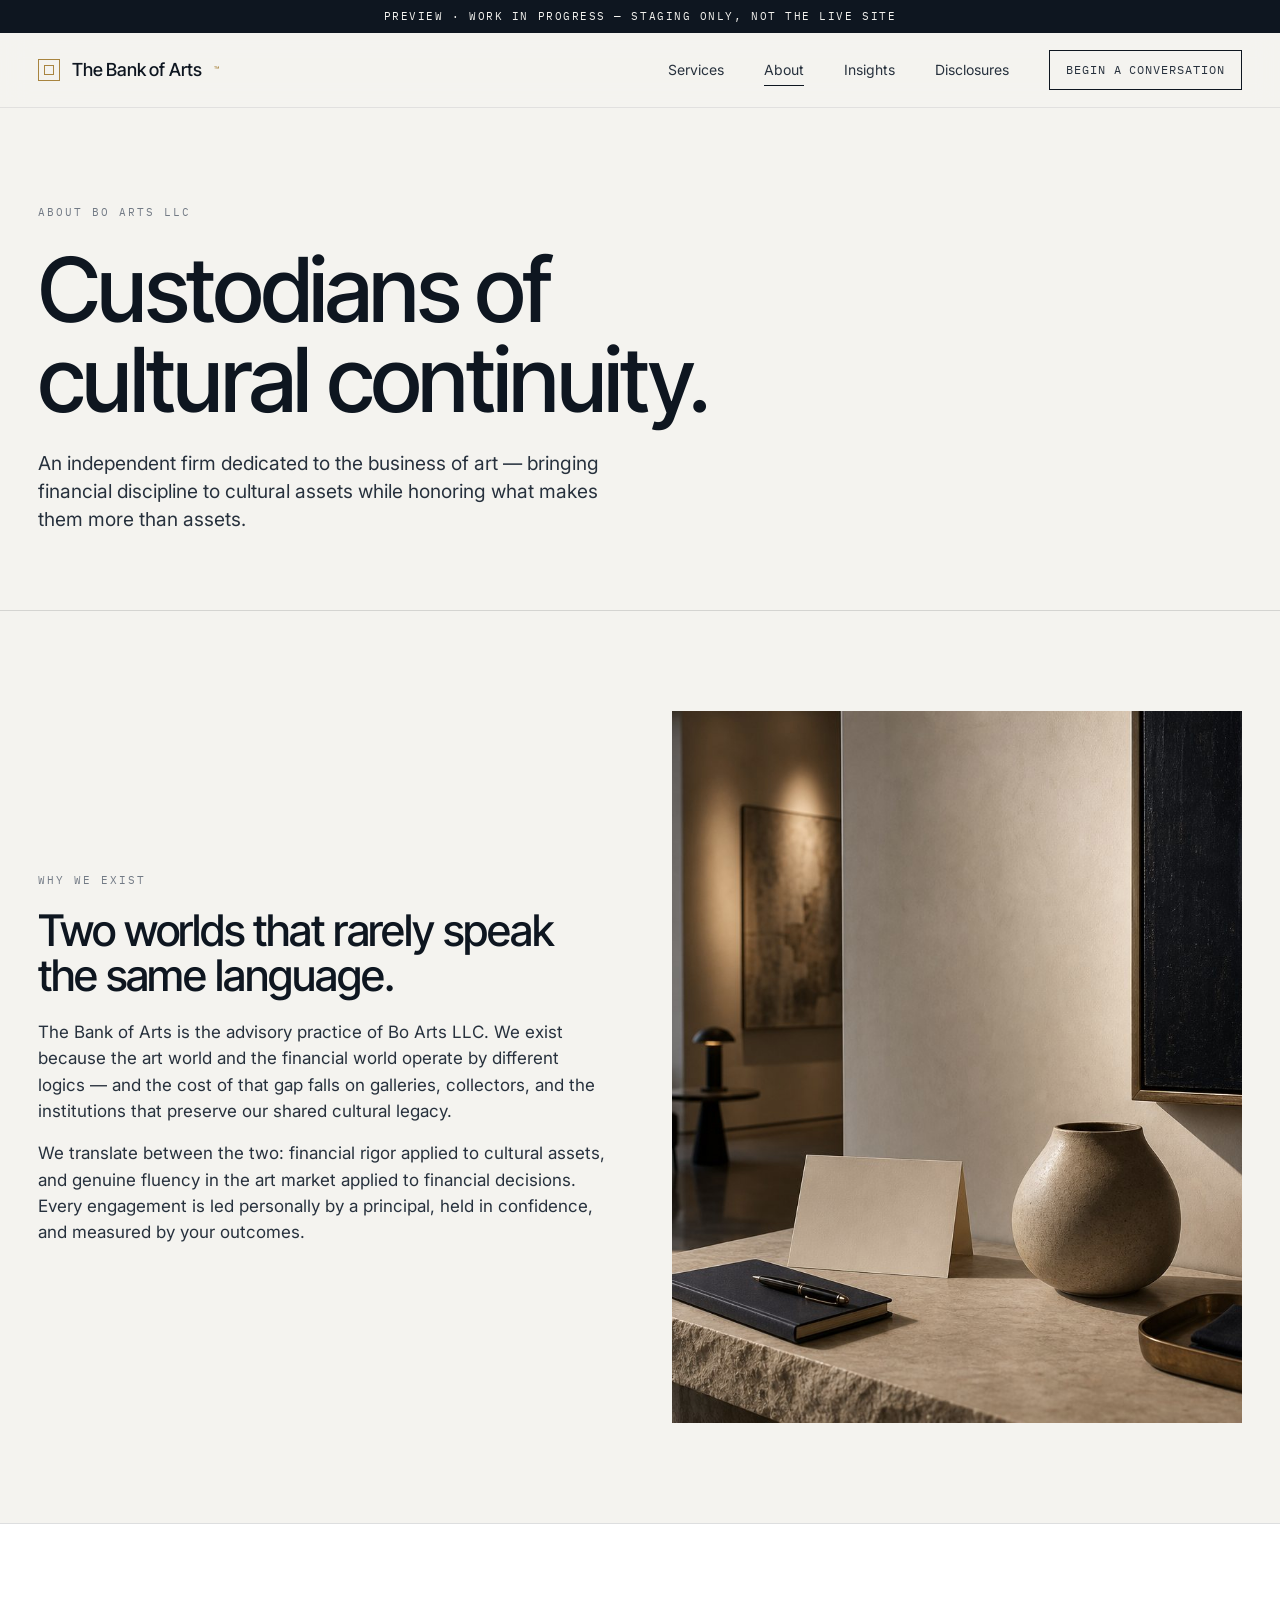
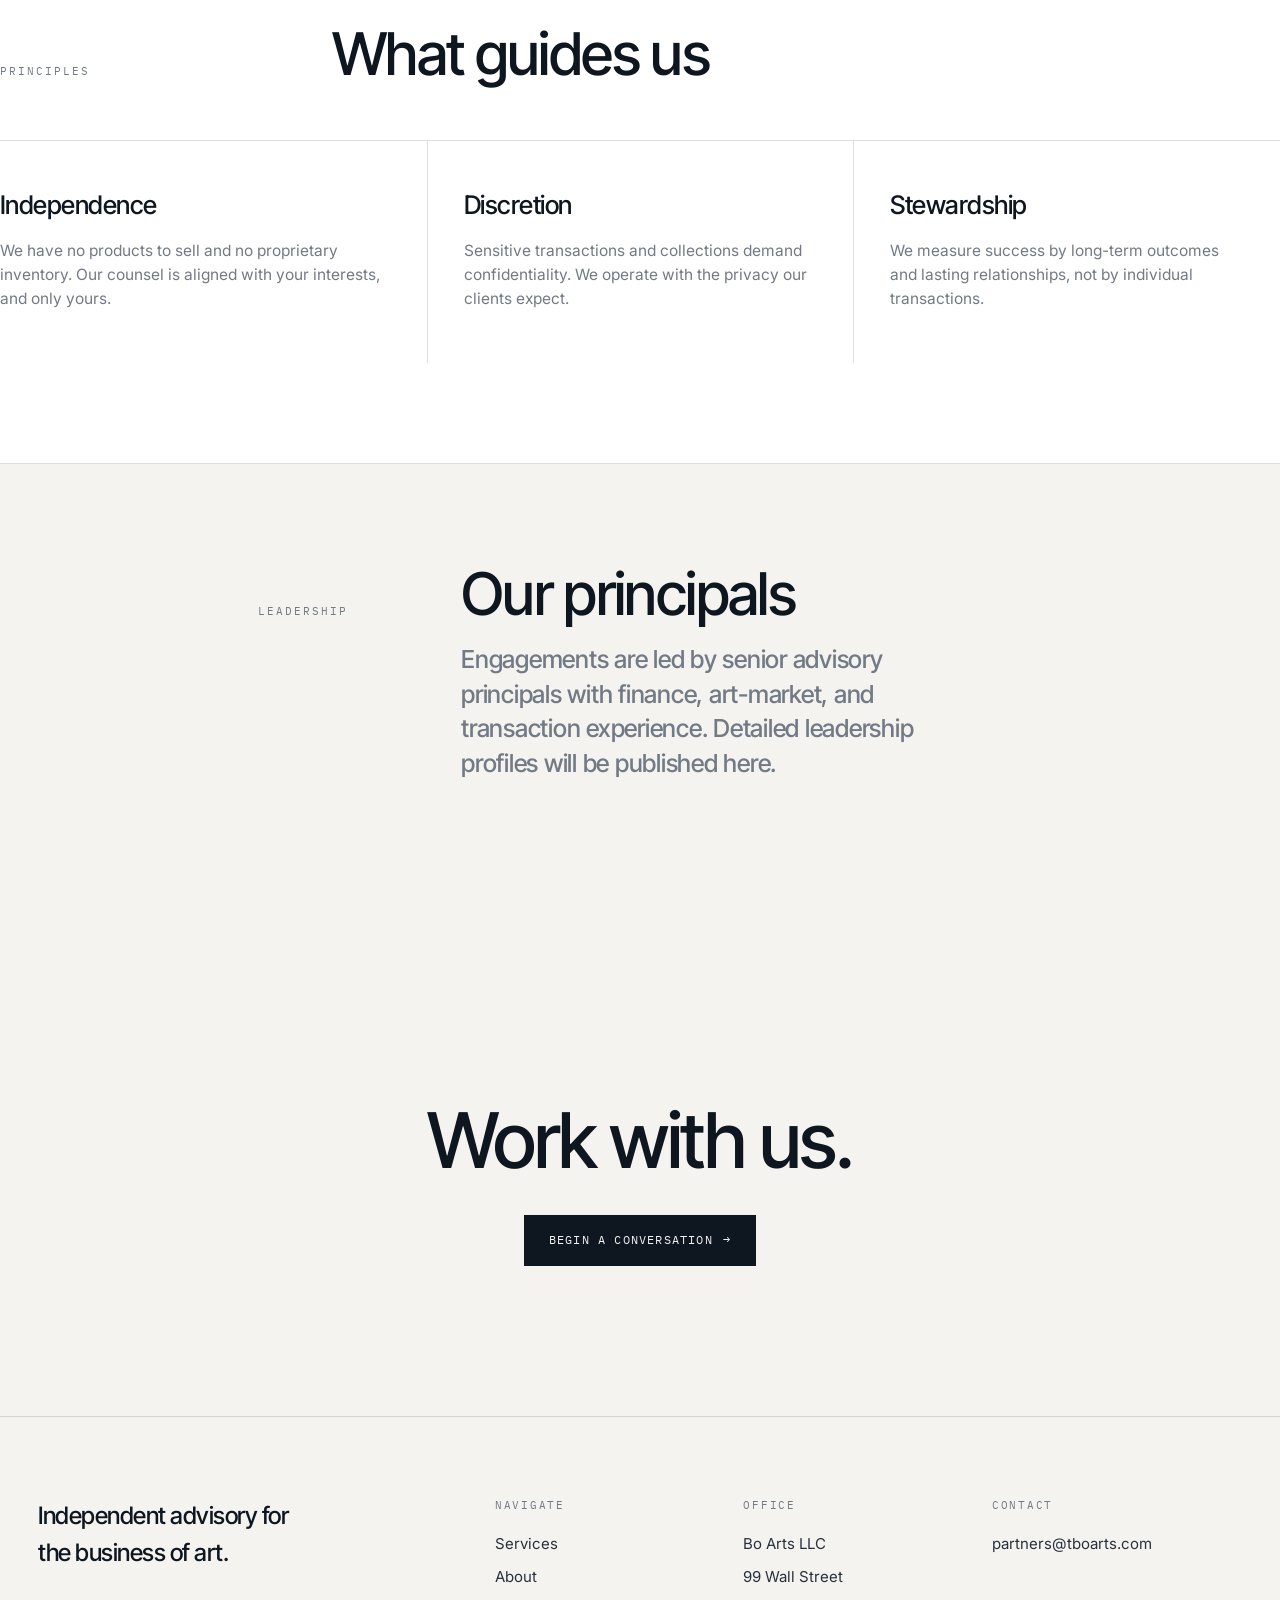
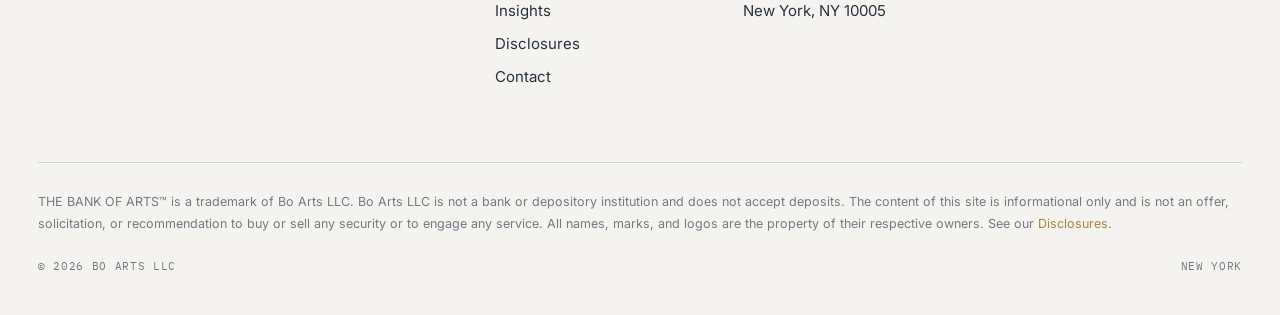
==== commit 16302fd6: "Update trademark disclosure wording" ====
--- a/about.html
+++ b/about.html
@@ -65,7 +65,7 @@
     <div class="col"><h4>Office</h4><p>Bo Arts LLC</p><p>99 Wall Street</p><p>New York, NY 10005</p></div>
     <div class="col"><h4>Contact</h4><a href="mailto:partners@tboarts.com">partners@tboarts.com</a></div>
   </div>
-  <div class="legal">THE BANK OF ARTS&trade; is a pending service mark of Bo Arts LLC. Bo Arts LLC is not a bank or depository institution and does not accept deposits. The content of this site is informational only and is not an offer, solicitation, or recommendation to buy or sell any security or to engage any service. All names, marks, and logos are the property of their respective owners. See our <a href="disclosures.html" style="color:var(--gold)">Disclosures</a>.</div>
+  <div class="legal">THE BANK OF ARTS&trade; is a trademark of Bo Arts LLC. Bo Arts LLC is not a bank or depository institution and does not accept deposits. The content of this site is informational only and is not an offer, solicitation, or recommendation to buy or sell any security or to engage any service. All names, marks, and logos are the property of their respective owners. See our <a href="disclosures.html" style="color:var(--gold)">Disclosures</a>.</div>
   <div class="copy"><span>&copy; 2026 Bo Arts LLC</span><span>New York</span></div>
 </div></footer>
 <script src="app.js"></script>
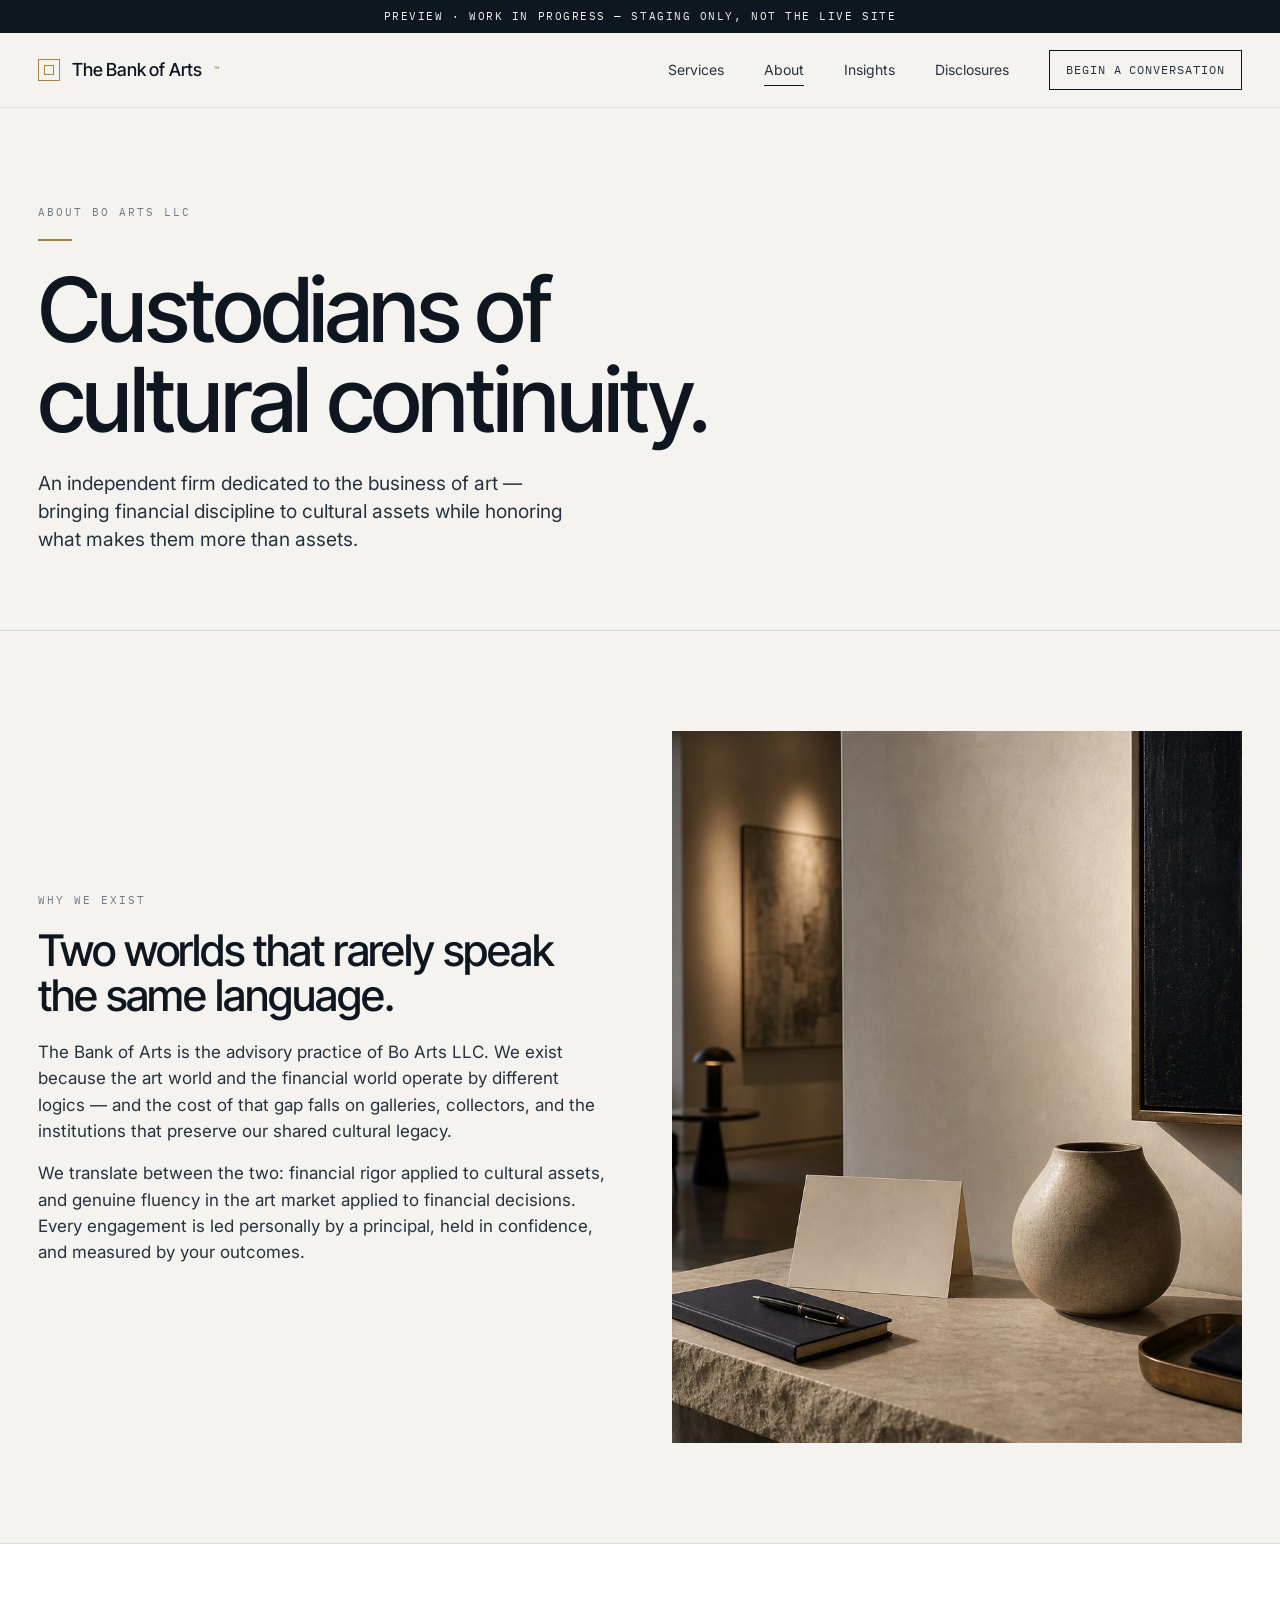
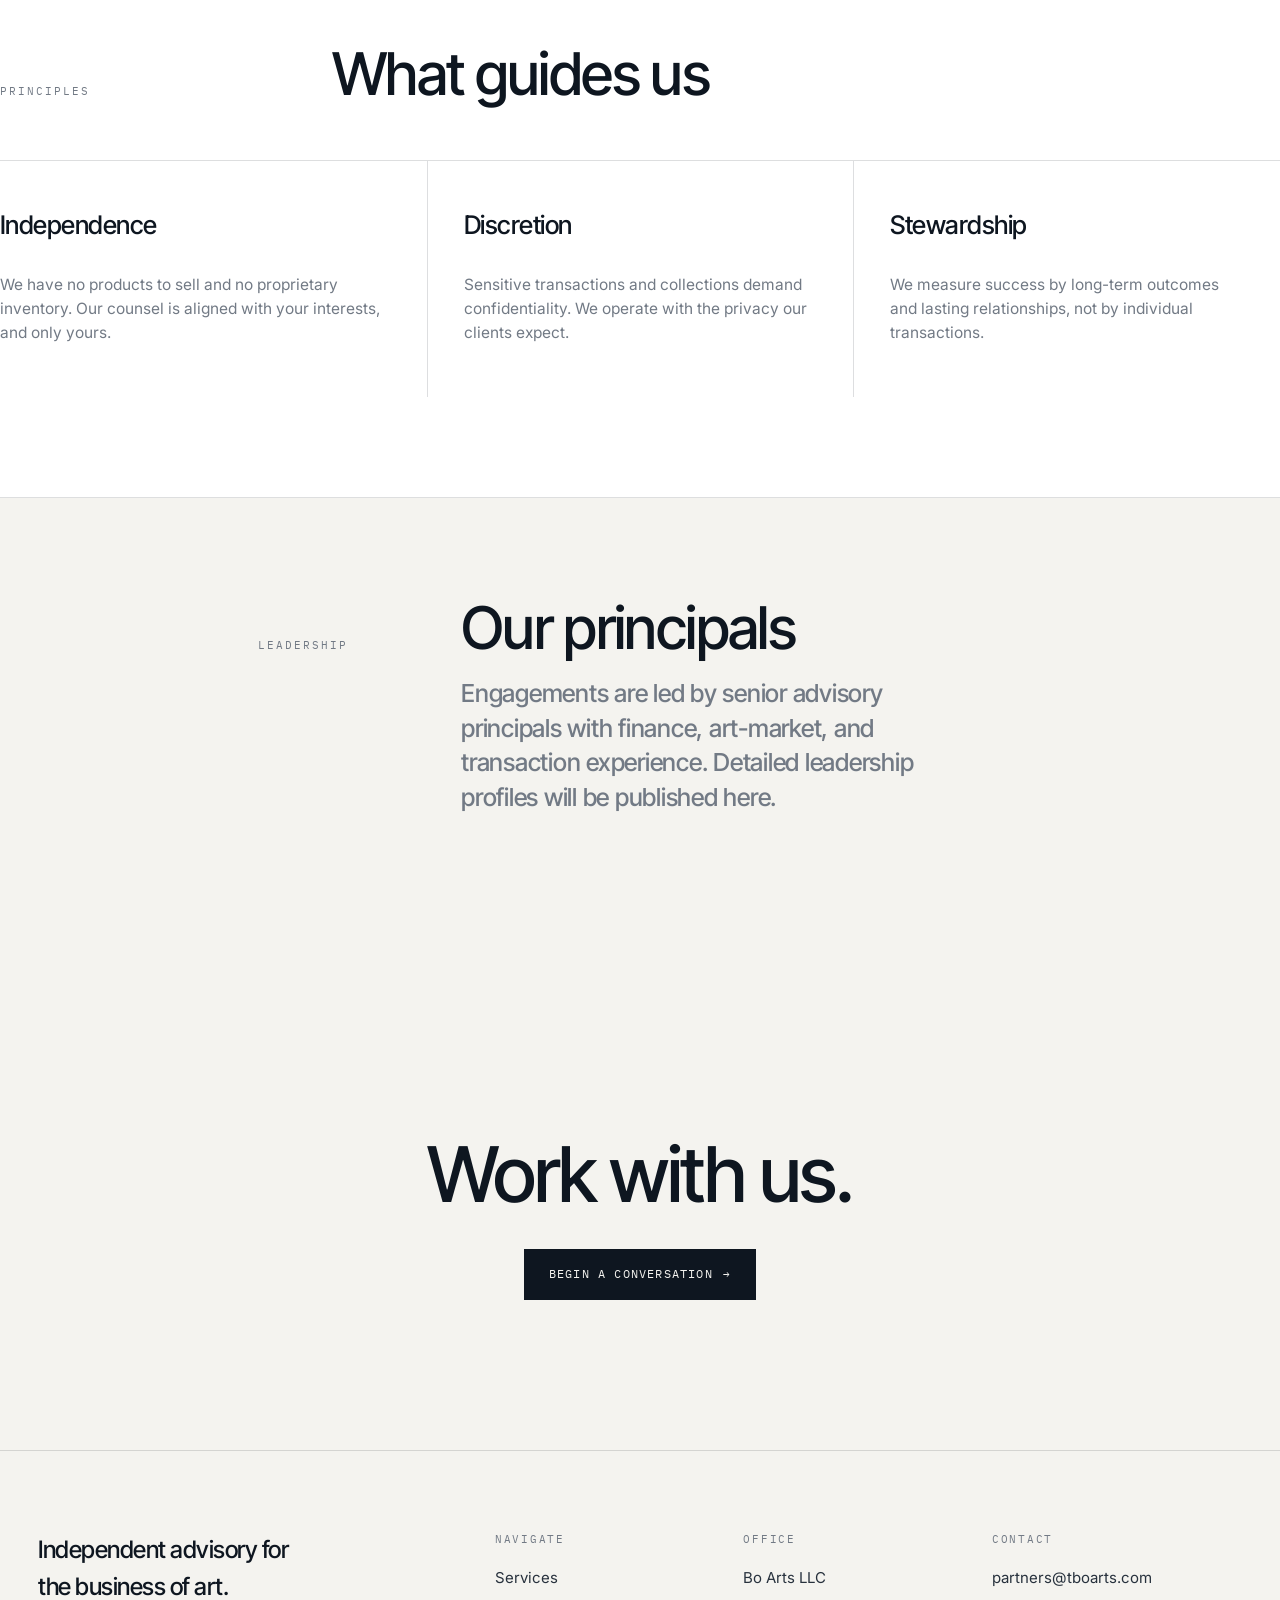
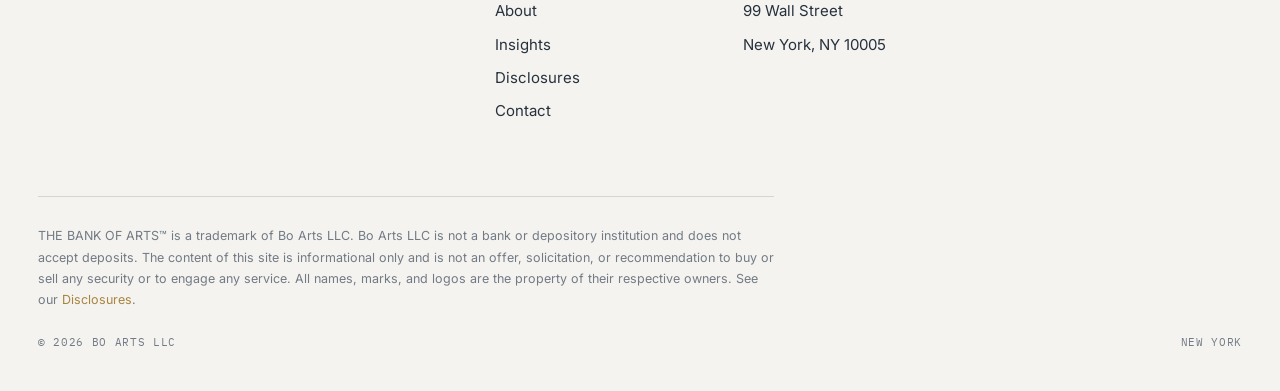
==== commit fbe2c35e: "Expand insights section" ====
--- a/about.html
+++ b/about.html
@@ -51,7 +51,6 @@
   </div>
 </div></section>
 
-<!-- LEADERSHIP: replace with verified named principals + bios once Sam supplies them. Do not publish unverified names, titles, designations, or deal history. -->
 <section class="sec-sm"><div class="wrap" style="max-width:840px">
   <div class="sec-head"><span class="label ix reveal">Leadership</span><h2 class="reveal">Our principals<span class="sm">Engagements are led by senior advisory principals with finance, art-market, and transaction experience. Detailed leadership profiles will be published here.</span></h2></div>
 </div></section>
--- a/styles.css
+++ b/styles.css
@@ -40,12 +40,12 @@
 
 /* buttons / links */
 .btn{font-family:var(--mono);font-size:12px;letter-spacing:.1em;text-transform:uppercase;display:inline-flex;align-items:center;gap:10px;padding:15px 24px;border:1px solid var(--ink);transition:all .3s var(--ease);cursor:pointer}
-.btn .ar{transition:transform .3s var(--ease)}
+.btn .ar{transition:transform .3s var(--ease);font-size:.9em}
 .btn:hover{background:var(--ink);color:var(--bg)}
 .btn:hover .ar{transform:translateX(5px)}
 .btn.solid{background:var(--ink);color:var(--bg)}
 .btn.solid:hover{background:var(--gold);border-color:var(--gold)}
-.btn.light{border-color:rgba(244,243,239,.55);color:#f6f5f1}
+.btn.light{border-color:rgba(244,243,239,.72);color:#f6f5f1;background:rgba(8,14,22,.18);backdrop-filter:blur(3px)}
 .btn.light:hover{background:#f6f5f1;color:var(--navy);border-color:#f6f5f1}
 .link-ar{font-family:var(--mono);font-size:12px;letter-spacing:.08em;text-transform:uppercase;display:inline-flex;gap:8px;align-items:center;border-bottom:1px solid var(--line);padding-bottom:4px;transition:border-color .3s}
 .link-ar:hover{border-color:var(--ink)}
@@ -60,19 +60,23 @@
 .hero-actions{display:flex;flex-direction:column;gap:16px;align-items:flex-start}
 .hero-actions-row{flex-direction:row;flex-wrap:wrap;gap:14px}
 .hero-full{position:relative;min-height:clamp(620px,88vh,920px);display:flex;align-items:center;overflow:hidden;border-bottom:1px solid var(--line);background:linear-gradient(135deg,#0b1a2e,#16263c)}
-.hero-full__img{position:absolute;inset:0;width:100%;height:100%;object-fit:cover;object-position:70% center;z-index:0}
-.hero-full:before{content:"";position:absolute;inset:0;z-index:1;background:linear-gradient(90deg,rgba(8,14,22,.78) 0%,rgba(8,14,22,.56) 34%,rgba(8,14,22,.1) 64%,rgba(8,14,22,0) 100%)}
+.hero-full__img{position:absolute;inset:0;width:100%;height:100%;object-fit:cover;object-position:62% center;z-index:0}
+.hero-full:before{content:"";position:absolute;inset:0;z-index:1;background:linear-gradient(90deg,rgba(8,14,22,.86) 0%,rgba(8,14,22,.62) 38%,rgba(8,14,22,.14) 70%,rgba(8,14,22,0) 100%)}
+.hero-full:after{content:"";position:absolute;left:0;right:0;bottom:0;height:42%;z-index:1;background:linear-gradient(180deg,rgba(8,14,22,0) 0%,rgba(8,14,22,.34) 100%);pointer-events:none}
 .hero-full .wrap{position:relative;z-index:2;width:100%}
 .hero-full__inner{max-width:720px;padding:56px 0}
-.hero-full__meta{display:flex;justify-content:space-between;gap:18px;flex-wrap:wrap;margin-bottom:26px;max-width:620px}
+.hero-full__meta{display:flex;justify-content:flex-start;align-items:center;gap:18px;flex-wrap:wrap;margin-bottom:28px;max-width:none}
+.hero-full__meta span{position:relative;display:inline-flex;align-items:center}
+.hero-full__meta span:not(:first-child){padding-left:18px}
+.hero-full__meta span:not(:first-child):before{content:"";position:absolute;left:0;top:50%;transform:translateY(-50%);width:3px;height:3px;border-radius:50%;background:var(--gold);opacity:.85}
 .hero-full .label{color:rgba(244,243,239,.82)}
 .hero-full h1{font-family:var(--disp);font-weight:500;letter-spacing:-.035em;line-height:.96;font-size:clamp(2.9rem,7vw,6.7rem);color:#f6f5f1}
 .hero-full h1 em{font-style:normal;color:#dcb877}
 .hero-full__lede{margin-top:24px;max-width:34ch;font-size:clamp(1.02rem,1.5vw,1.3rem);line-height:1.45;color:rgba(244,243,239,.88)}
 .hero-full .hero-actions{margin-top:30px}
-.hero-discipline{display:grid;grid-template-columns:repeat(3,minmax(0,1fr));gap:0;margin-top:58px;border-top:1px solid rgba(244,243,239,.22);max-width:680px}
-.hero-discipline span{display:flex;align-items:baseline;gap:10px;padding:16px 18px 16px 0;border-bottom:1px solid rgba(244,243,239,.16);font-family:var(--mono);font-size:11px;letter-spacing:.06em;text-transform:uppercase;color:rgba(244,243,239,.78)}
-.hero-discipline b{font-weight:400;color:#dcb877;font-size:10px}
+.hero-discipline{display:grid;grid-template-columns:repeat(3,minmax(0,1fr));column-gap:40px;margin-top:60px;border-top:1px solid rgba(244,243,239,.28);max-width:720px}
+.hero-discipline span{display:flex;align-items:baseline;gap:12px;padding:15px 0;border-bottom:1px solid rgba(244,243,239,.16);font-family:var(--mono);font-size:11.5px;letter-spacing:.06em;text-transform:uppercase;color:rgba(244,243,239,.82)}
+.hero-discipline b{font-weight:500;color:#dcb877;font-size:11px;letter-spacing:.04em}
 
 /* page hero (sub-pages) */
 .page-hero{padding:96px 0 76px;border-bottom:1px solid var(--line)}
@@ -82,7 +86,7 @@
 
 /* image band */
 .band{padding:0}
-.band-grid{display:grid;grid-template-columns:repeat(12,1fr);gap:2px;height:62vh;min-height:440px}
+.band-grid{display:grid;grid-template-columns:repeat(12,1fr);gap:2px;height:54vh;min-height:420px}
 .band-grid figure{overflow:hidden;background:linear-gradient(135deg,#e7e4dc,#d8d4ca);position:relative}
 .band-grid figure:nth-child(1){grid-column:span 5}
 .band-grid figure:nth-child(2){grid-column:span 4}
@@ -203,7 +207,7 @@
 footer h4{font-family:var(--mono);font-size:11px;letter-spacing:.16em;text-transform:uppercase;color:var(--muted);margin-bottom:18px;font-weight:400}
 footer .col a,footer .col p{display:block;font-size:15px;color:var(--ink-2);margin-bottom:10px}
 footer .col a:hover{color:var(--gold)}
-.legal{font-size:12.5px;color:var(--muted);line-height:1.7;border-top:1px solid var(--line);padding-top:28px}
+.legal{font-size:12.5px;color:var(--muted);line-height:1.7;border-top:1px solid var(--line);padding-top:28px;max-width:92ch}
 .copy{display:flex;justify-content:space-between;flex-wrap:wrap;gap:12px;margin-top:24px;font-family:var(--mono);font-size:11px;letter-spacing:.06em;text-transform:uppercase;color:var(--muted)}
 
 @media(max-width:1000px){
@@ -222,16 +226,19 @@
   .hero-full__img{object-position:72% center}
   .hero-full:before{background:linear-gradient(180deg,rgba(8,14,22,.28) 0%,rgba(8,14,22,.82) 82%,rgba(8,14,22,.9) 100%)}
   .hero-full__inner{max-width:none;padding:80px 0 42px}
-  .hero-full__meta{gap:14px;margin-bottom:20px}
+  .hero-full__meta{display:grid;gap:9px;margin-bottom:20px}
+  .hero-full__meta span:not(:first-child){padding-left:0}
+  .hero-full__meta span:not(:first-child):before{display:none}
   .hero-full__lede{max-width:32ch}
-  .hero-discipline{grid-template-columns:1fr;margin-top:36px}
+  .hero-discipline{grid-template-columns:repeat(2,minmax(0,1fr));column-gap:24px;margin-top:34px}
   .hero-discipline span{padding:13px 0}
   .sec,.sec-sm{padding:90px 0}
   .sec-head{gap:20px;margin-bottom:48px}
   .sec-head .ix{grid-column:span 12}
   .sec-head h2{grid-column:span 12}
-  .band-grid{height:auto;min-height:0;grid-template-columns:1fr}
-  .band-grid figure{grid-column:span 1!important;height:46vw}
+  .band-grid{height:auto;min-height:0;grid-template-columns:repeat(12,1fr)}
+  .band-grid figure:first-child{grid-column:1 / -1!important}
+  .band-grid figure{grid-column:span 6!important;height:42vw}
   .image-break figure,.feature-media{height:56vw;min-height:260px}
   .svc-row{grid-template-columns:44px 1fr 28px;row-gap:8px}
   .svc-row p{grid-column:1 / -1;order:3}
@@ -240,3 +247,49 @@
   .step,.serve,.stat{border-left:0;padding-left:0;border-top:1px solid var(--line)}
   .step:first-child,.serve:first-child,.stat:first-child{border-top:0}
 }
+
+/* ===== SUB-PAGE POLISH ===== */
+/* shared page-hero */
+.page-hero .label:after{content:"";display:block;width:34px;height:2px;background:var(--gold);margin-top:18px}
+.page-hero h1{max-width:16ch}
+.page-hero p{max-width:46ch}
+@media(max-width:760px){.page-hero{padding:64px 0 48px}}
+
+/* footer hover polish */
+footer .col a{transition:color .25s var(--ease)}
+.copy{align-items:center}
+
+/* services: ghost numeral + hover */
+.svc-detail{grid-template-columns:.7fr 1.3fr;align-items:start;transition:background .35s var(--ease),padding .35s var(--ease)}
+.svc-detail:hover{background:var(--surface);padding-left:16px;padding-right:16px}
+.svc-detail .no{font-family:var(--disp);font-weight:500;font-size:clamp(2rem,3.4vw,3rem);line-height:1;color:rgba(168,132,63,.30);margin-bottom:0}
+.svc-detail h3{margin-top:12px}
+@media(max-width:760px){.svc-detail:hover{padding-left:0;padding-right:0}}
+
+/* about: split media zoom + principle hover */
+.split .media img{transition:transform 1.2s var(--ease)}
+.split:hover .media img{transform:scale(1.04)}
+.serve{transition:background .35s var(--ease)}
+.serve:hover{background:var(--surface)}
+.serve h3{position:relative;padding-bottom:14px}
+.serve h3:after{content:"";position:absolute;left:0;bottom:0;width:24px;height:2px;background:var(--gold);opacity:0;transition:opacity .35s var(--ease)}
+.serve:hover h3:after{opacity:1}
+
+/* contact: form panel + focus ring */
+.form-grid{gap:56px;align-items:start}
+.form-grid form{background:var(--surface);border:1px solid var(--line);padding:36px}
+input,textarea,select{padding:15px 16px}
+input:focus,textarea:focus,select:focus{border-color:var(--gold);box-shadow:0 0 0 3px rgba(168,132,63,.14)}
+.contact-info p a:hover{color:var(--gold)}
+@media(max-width:760px){.form-grid form{padding:24px}}
+
+/* disclosures: numbered sections + measure */
+.prose{max-width:760px;counter-reset:disc}
+.prose h2{counter-increment:disc;display:flex;gap:14px;align-items:baseline;margin-top:34px;padding-top:26px;border-top:1px solid var(--line-2)}
+.prose h2:before{content:counter(disc,decimal-leading-zero);font-family:var(--mono);font-size:.6em;letter-spacing:.06em;color:var(--gold)}
+.prose h2:first-of-type{margin-top:0;padding-top:0;border-top:0}
+
+/* insights: drop cap + measure + quote */
+.article{max-width:720px}
+.article .article-figure + p:first-letter{font-family:var(--disp);font-weight:500;color:var(--gold);font-size:3.4em;line-height:.78;float:left;margin:6px 14px 0 0}
+.article blockquote{font-size:1.55rem;padding-left:28px;margin:36px 0}
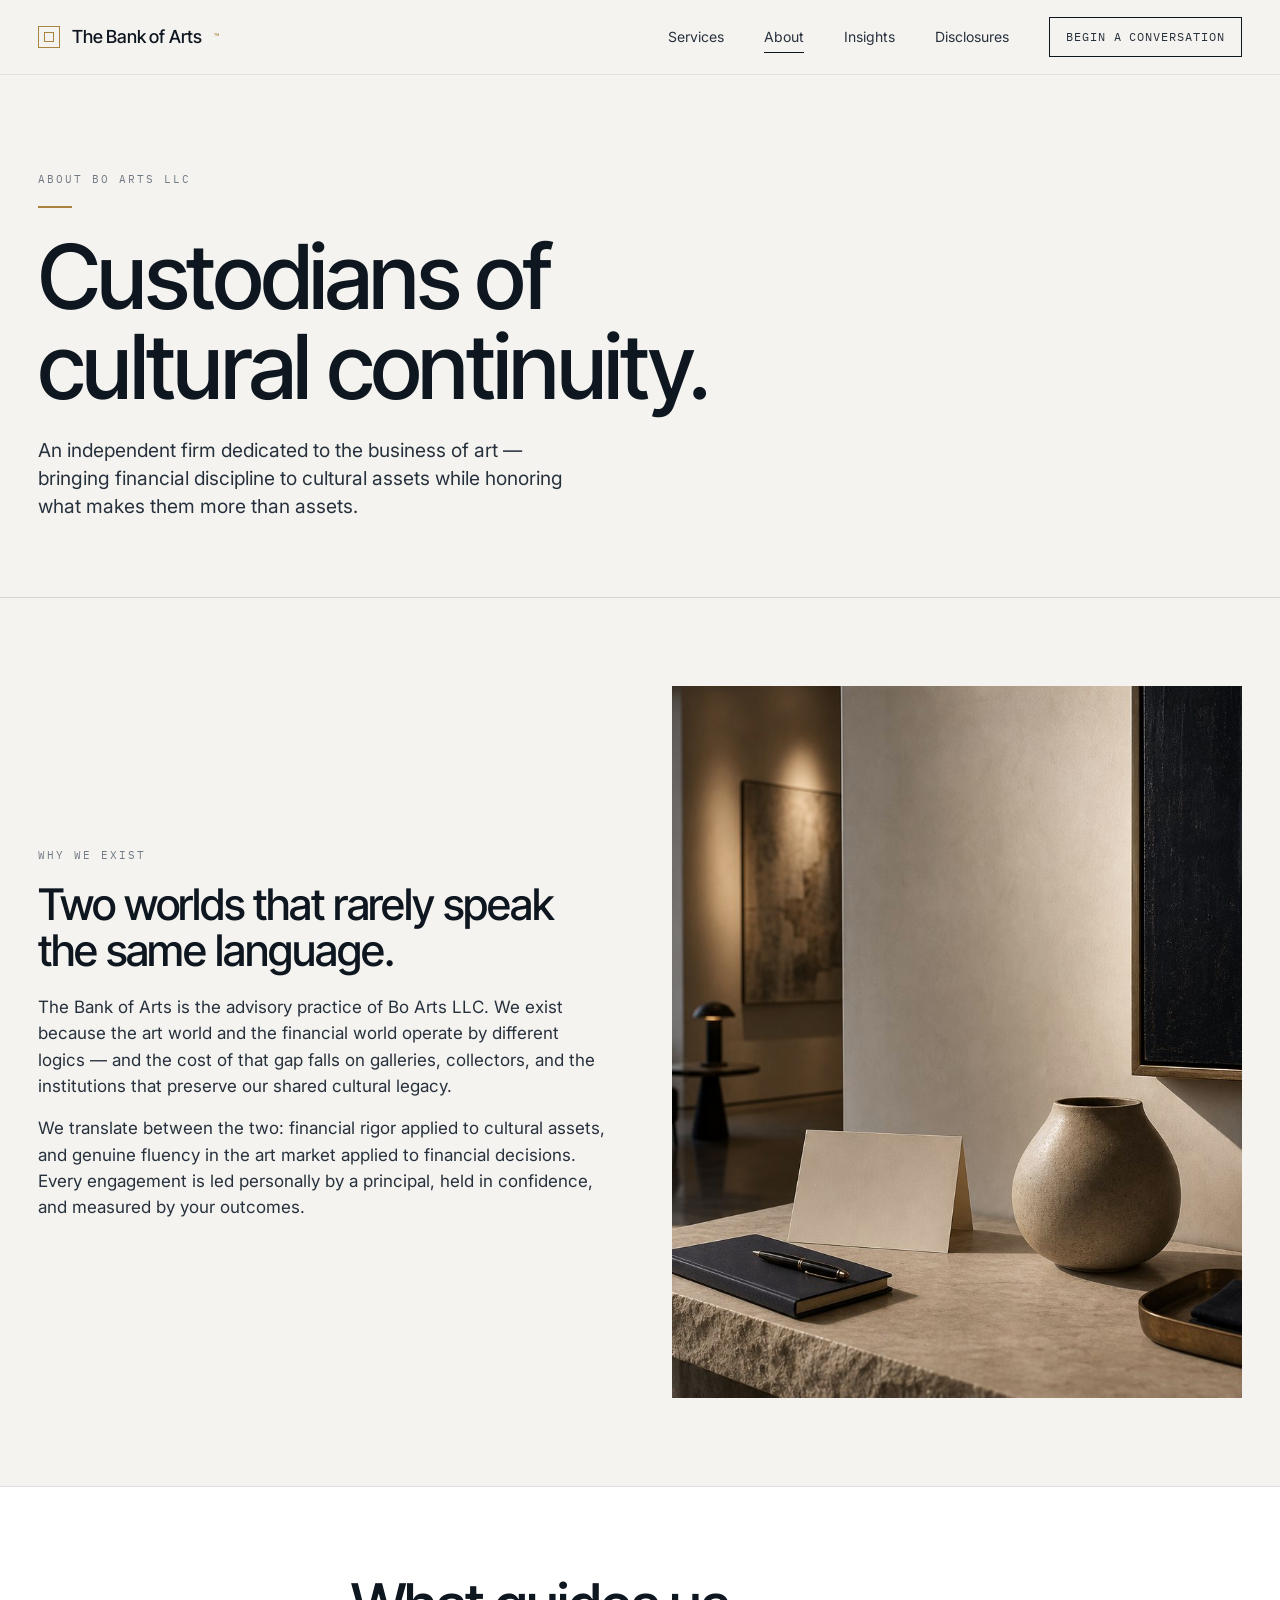
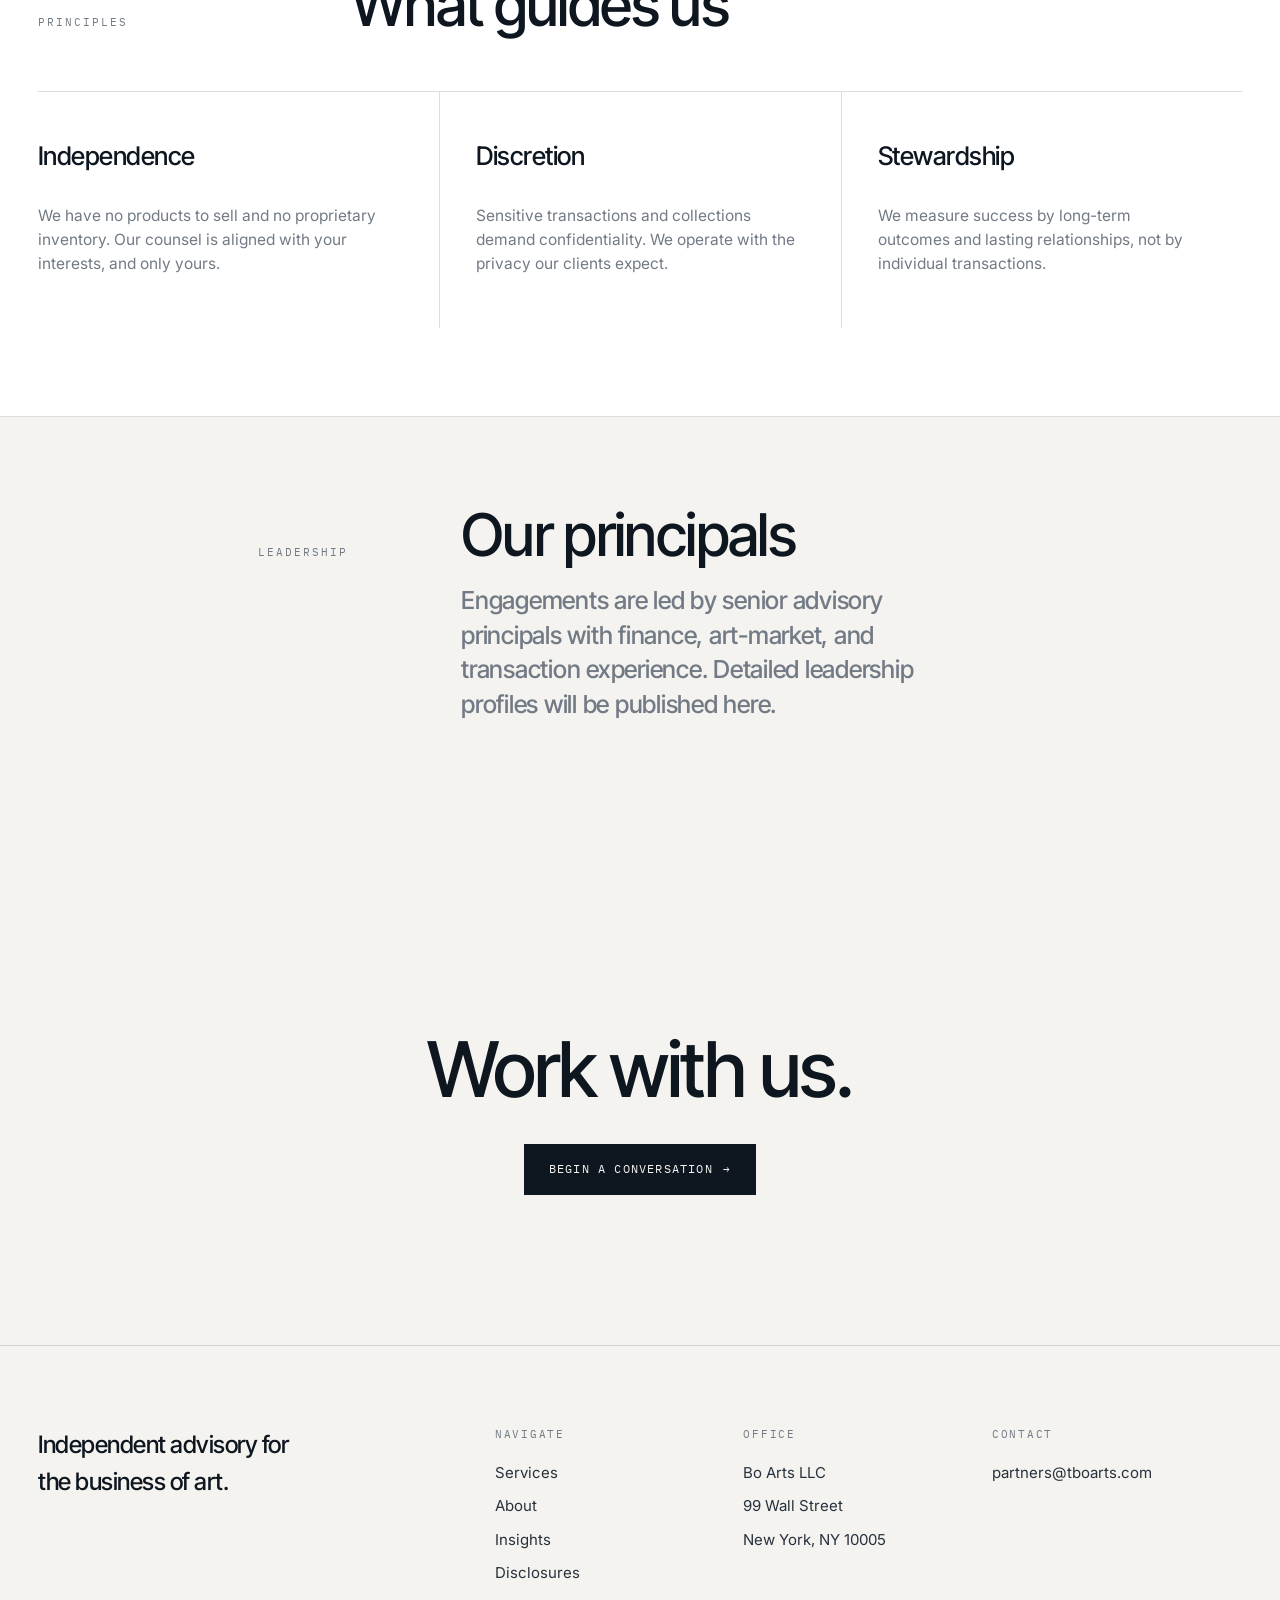
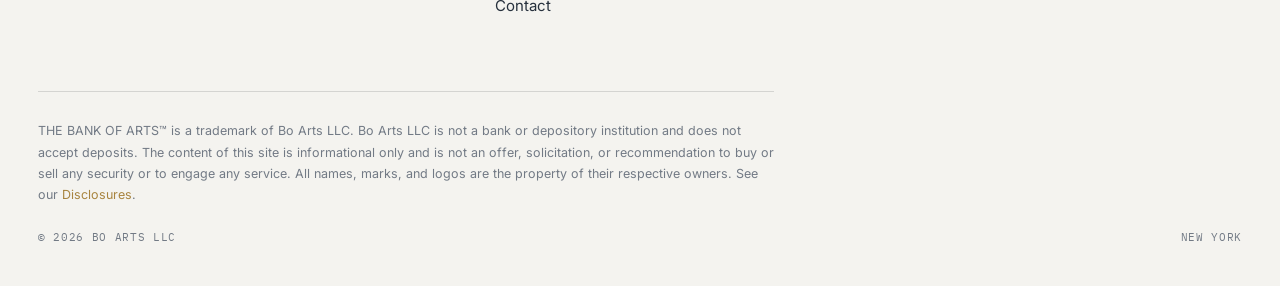
==== commit 093053c2: "Go production: remove preview banner, set index,follow (home, services, about, contact)" ====
--- a/about.html
+++ b/about.html
@@ -5,7 +5,7 @@
 <meta name="viewport" content="width=device-width, initial-scale=1.0" />
 <title>About | The Bank of Arts&trade;</title>
 <meta name="description" content="Bo Arts LLC is an independent advisory firm dedicated to the business of art, bringing financial discipline to cultural assets." />
-<meta name="robots" content="noindex, nofollow" />
+<meta name="robots" content="index, follow" />
 <link rel="icon" href="data:image/svg+xml,<svg xmlns='http://www.w3.org/2000/svg' viewBox='0 0 100 100'><rect x='12' y='12' width='76' height='76' fill='none' stroke='%23a8843f' stroke-width='4'/><rect x='28' y='28' width='44' height='44' fill='none' stroke='%23a8843f' stroke-width='2'/></svg>" />
 <link rel="preconnect" href="https://fonts.googleapis.com" />
 <link rel="preconnect" href="https://fonts.gstatic.com" crossorigin />
@@ -13,7 +13,6 @@
 <link rel="stylesheet" href="styles.css" />
 </head>
 <body>
-<div class="preview">Preview &middot; Work in progress &mdash; staging only, not the live site</div>
 <header class="nav"><div class="wrap nav-in">
   <a href="index.html" class="brand"><span class="mk"></span> The Bank of Arts <sup>&trade;</sup></a>
   <nav class="menu">
@@ -70,4 +69,3 @@
 <script src="app.js"></script>
 </body>
 </html>
-
--- a/styles.css
+++ b/styles.css
@@ -59,22 +59,22 @@
 .hero-lede{font-size:clamp(1.05rem,1.6vw,1.4rem);line-height:1.45;max-width:30ch;color:var(--ink-2);font-weight:400}
 .hero-actions{display:flex;flex-direction:column;gap:16px;align-items:flex-start}
 .hero-actions-row{flex-direction:row;flex-wrap:wrap;gap:14px}
-.hero-full{position:relative;min-height:clamp(620px,88vh,920px);display:flex;align-items:center;overflow:hidden;border-bottom:1px solid var(--line);background:linear-gradient(135deg,#0b1a2e,#16263c)}
-.hero-full__img{position:absolute;inset:0;width:100%;height:100%;object-fit:cover;object-position:62% center;z-index:0}
-.hero-full:before{content:"";position:absolute;inset:0;z-index:1;background:linear-gradient(90deg,rgba(8,14,22,.86) 0%,rgba(8,14,22,.62) 38%,rgba(8,14,22,.14) 70%,rgba(8,14,22,0) 100%)}
-.hero-full:after{content:"";position:absolute;left:0;right:0;bottom:0;height:42%;z-index:1;background:linear-gradient(180deg,rgba(8,14,22,0) 0%,rgba(8,14,22,.34) 100%);pointer-events:none}
+.hero-full{position:relative;min-height:clamp(560px,76vh,820px);display:flex;align-items:center;overflow:hidden;border-bottom:1px solid var(--line);background:linear-gradient(135deg,#0b1a2e,#16263c)}
+.hero-full__img{position:absolute;inset:0;width:100%;height:100%;object-fit:cover;object-position:74% center;z-index:0;filter:saturate(.94) contrast(1.04)}
+.hero-full:before{content:"";position:absolute;inset:0;z-index:1;background:linear-gradient(90deg,rgba(5,10,18,.94) 0%,rgba(6,12,22,.82) 32%,rgba(8,14,22,.42) 58%,rgba(8,14,22,.08) 84%,rgba(8,14,22,0) 100%)}
+.hero-full:after{content:"";position:absolute;left:0;right:0;bottom:0;height:48%;z-index:1;background:linear-gradient(180deg,rgba(8,14,22,0) 0%,rgba(8,14,22,.46) 100%);pointer-events:none}
 .hero-full .wrap{position:relative;z-index:2;width:100%}
-.hero-full__inner{max-width:720px;padding:56px 0}
+.hero-full__inner{max-width:660px;padding:44px 0}
 .hero-full__meta{display:flex;justify-content:flex-start;align-items:center;gap:18px;flex-wrap:wrap;margin-bottom:28px;max-width:none}
 .hero-full__meta span{position:relative;display:inline-flex;align-items:center}
 .hero-full__meta span:not(:first-child){padding-left:18px}
 .hero-full__meta span:not(:first-child):before{content:"";position:absolute;left:0;top:50%;transform:translateY(-50%);width:3px;height:3px;border-radius:50%;background:var(--gold);opacity:.85}
 .hero-full .label{color:rgba(244,243,239,.82)}
-.hero-full h1{font-family:var(--disp);font-weight:500;letter-spacing:-.035em;line-height:.96;font-size:clamp(2.9rem,7vw,6.7rem);color:#f6f5f1}
+.hero-full h1{font-family:var(--disp);font-weight:600;letter-spacing:-.045em;line-height:.94;font-size:clamp(3rem,6.3vw,6rem);color:#f6f5f1;text-wrap:balance}
 .hero-full h1 em{font-style:normal;color:#dcb877}
-.hero-full__lede{margin-top:24px;max-width:34ch;font-size:clamp(1.02rem,1.5vw,1.3rem);line-height:1.45;color:rgba(244,243,239,.88)}
-.hero-full .hero-actions{margin-top:30px}
-.hero-discipline{display:grid;grid-template-columns:repeat(3,minmax(0,1fr));column-gap:40px;margin-top:60px;border-top:1px solid rgba(244,243,239,.28);max-width:720px}
+.hero-full__lede{margin-top:22px;max-width:31ch;font-size:clamp(1rem,1.35vw,1.2rem);line-height:1.42;color:rgba(244,243,239,.9)}
+.hero-full .hero-actions{margin-top:26px}
+.hero-discipline{display:grid;grid-template-columns:repeat(3,minmax(0,1fr));column-gap:34px;margin-top:44px;border-top:1px solid rgba(244,243,239,.3);max-width:650px}
 .hero-discipline span{display:flex;align-items:baseline;gap:12px;padding:15px 0;border-bottom:1px solid rgba(244,243,239,.16);font-family:var(--mono);font-size:11.5px;letter-spacing:.06em;text-transform:uppercase;color:rgba(244,243,239,.82)}
 .hero-discipline b{font-weight:500;color:#dcb877;font-size:11px;letter-spacing:.04em}
 
@@ -86,20 +86,33 @@
 
 /* image band */
 .band{padding:0}
-.band-grid{display:grid;grid-template-columns:repeat(12,1fr);gap:2px;height:54vh;min-height:420px}
+.band-grid{display:grid;grid-template-columns:repeat(12,1fr);gap:2px;height:38vh;min-height:320px}
 .band-grid figure{overflow:hidden;background:linear-gradient(135deg,#e7e4dc,#d8d4ca);position:relative}
 .band-grid figure:nth-child(1){grid-column:span 5}
 .band-grid figure:nth-child(2){grid-column:span 4}
 .band-grid figure:nth-child(3){grid-column:span 3}
-.band-grid img{width:100%;height:100%;object-fit:cover;transition:transform 1.2s var(--ease);filter:saturate(.92)}
+.band-grid img{width:100%;height:100%;object-fit:cover;transition:transform 1.2s var(--ease);filter:saturate(.9) brightness(.93) contrast(1.04)}
 .band-grid figure:hover img{transform:scale(1.05)}
+
+/* statement band */
+.statement-band{position:relative;background:var(--navy);color:#eef1f5;border-top:1px solid rgba(238,241,245,.1);border-bottom:1px solid rgba(238,241,245,.12);overflow:hidden}
+.statement-band:before{content:"";position:absolute;inset:0;pointer-events:none;background:radial-gradient(circle at 82% 22%,rgba(168,132,63,.16),transparent 28%),linear-gradient(180deg,rgba(255,255,255,.035),transparent 42%);opacity:.9}
+.statement-grid{position:relative;display:grid;grid-template-columns:1.35fr .65fr;gap:72px;align-items:center;padding:88px var(--mx)}
+.statement-copy{max-width:850px}
+.statement-copy .label{color:rgba(238,241,245,.58)}
+.statement-copy h2{margin-top:24px;font-family:var(--disp);font-weight:500;letter-spacing:-.035em;line-height:1;font-size:clamp(2.45rem,5.6vw,5.25rem);text-wrap:balance}
+.statement-copy h2 em{font-style:normal;color:#dcb877}
+.statement-media{height:360px;min-height:0;border:1px solid rgba(238,241,245,.16);overflow:hidden;background:rgba(238,241,245,.04);transform:translateY(34px)}
+.statement-media img{width:100%;height:100%;object-fit:cover;filter:saturate(.86) brightness(.82) contrast(1.08);transition:transform 1.2s var(--ease)}
+.statement-media:hover img{transform:scale(1.04)}
 .image-break{padding:0}
 .image-break figure{height:52vh;min-height:360px;overflow:hidden;background:linear-gradient(135deg,#e7e4dc,#d8d4ca)}
 .image-break img{width:100%;height:100%;object-fit:cover;filter:saturate(.92)}
 
 /* sections */
-.sec{padding:140px 0}
-.sec-sm{padding:100px 0}
+.sec{padding:104px 0}
+.sec-sm{padding:88px 0}
+.wrap.sec,.wrap.sec-sm{padding-left:var(--mx);padding-right:var(--mx)}
 .sec-head{display:grid;grid-template-columns:repeat(12,1fr);gap:48px;align-items:baseline;margin-bottom:72px}
 .sec-head .ix{grid-column:span 3}
 .sec-head h2{grid-column:span 9;font-family:var(--disp);font-weight:500;letter-spacing:-.028em;line-height:1.02;font-size:clamp(2rem,4.6vw,3.7rem)}
@@ -128,12 +141,18 @@
 /* approach */
 .approach{background:var(--surface);border-top:1px solid var(--line);border-bottom:1px solid var(--line)}
 .steps{display:grid;grid-template-columns:repeat(4,1fr)}
-.step{padding:52px 32px 60px;border-left:1px solid var(--line)}
+.step{position:relative;overflow:hidden;padding:62px 32px 64px;border-left:1px solid var(--line);transition:background .45s var(--ease),padding .45s var(--ease)}
 .step:first-child{border-left:0;padding-left:0}
 .step:last-child{padding-right:0}
-.step .no{font-family:var(--mono);font-size:12px;color:var(--gold);letter-spacing:.1em}
-.step h3{font-family:var(--disp);font-weight:500;font-size:1.5rem;letter-spacing:-.02em;margin:24px 0 12px}
-.step p{color:var(--muted);font-size:15px;line-height:1.55}
+.step:before{position:absolute;right:22px;top:18px;font-family:var(--disp);font-size:clamp(5rem,9vw,8.5rem);font-weight:600;letter-spacing:-.06em;line-height:.8;color:var(--ink);opacity:.045;pointer-events:none}
+.step:nth-child(1):before{content:"01"}
+.step:nth-child(2):before{content:"02"}
+.step:nth-child(3):before{content:"03"}
+.step:nth-child(4):before{content:"04"}
+.step:hover{background:linear-gradient(180deg,rgba(168,132,63,.055),rgba(168,132,63,0));padding-top:54px}
+.step .no{position:relative;z-index:1;font-family:var(--mono);font-size:12px;color:var(--gold);letter-spacing:.1em}
+.step h3{position:relative;z-index:1;font-family:var(--disp);font-weight:500;font-size:1.5rem;letter-spacing:-.02em;margin:28px 0 12px}
+.step p{position:relative;z-index:1;color:var(--muted);font-size:15px;line-height:1.55}
 
 /* serve */
 .serve-grid{display:grid;grid-template-columns:repeat(3,1fr);gap:0;border-top:1px solid var(--line)}
@@ -158,7 +177,7 @@
 
 /* feature dark */
 .feature{background:var(--navy);color:#eef1f5}
-.feature .wrap{padding-top:130px;padding-bottom:130px}
+.feature .wrap{padding-top:108px;padding-bottom:108px}
 .feature .label{color:rgba(238,241,245,.55)}
 .feature-grid{display:grid;grid-template-columns:1.5fr 1fr;gap:60px;align-items:end;margin-top:40px}
 .feature h2{font-family:var(--disp);font-weight:400;letter-spacing:-.025em;line-height:1.08;font-size:clamp(1.9rem,4vw,3.2rem)}
@@ -222,13 +241,14 @@
   .menu.open{display:flex;flex-direction:column;align-items:flex-start;position:absolute;top:74px;right:0;background:var(--surface);border:1px solid var(--line);padding:22px;gap:18px;min-width:200px}
   .burger{display:block}
   .hero{padding:48px 0 40px}
-  .hero-full{min-height:82vh;align-items:end}
-  .hero-full__img{object-position:72% center}
+  .hero-full{min-height:74vh;align-items:end}
+  .hero-full__img{object-position:74% center}
   .hero-full:before{background:linear-gradient(180deg,rgba(8,14,22,.28) 0%,rgba(8,14,22,.82) 82%,rgba(8,14,22,.9) 100%)}
   .hero-full__inner{max-width:none;padding:80px 0 42px}
   .hero-full__meta{display:grid;gap:9px;margin-bottom:20px}
   .hero-full__meta span:not(:first-child){padding-left:0}
   .hero-full__meta span:not(:first-child):before{display:none}
+  .hero-full h1{font-size:clamp(2.55rem,12vw,3.45rem);font-weight:500;letter-spacing:-.04em;line-height:.96}
   .hero-full__lede{max-width:32ch}
   .hero-discipline{grid-template-columns:repeat(2,minmax(0,1fr));column-gap:24px;margin-top:34px}
   .hero-discipline span{padding:13px 0}
@@ -236,15 +256,21 @@
   .sec-head{gap:20px;margin-bottom:48px}
   .sec-head .ix{grid-column:span 12}
   .sec-head h2{grid-column:span 12}
+  .statement-grid{grid-template-columns:1fr;gap:34px;padding:70px var(--mx)}
+  .statement-copy h2{font-size:clamp(2rem,9.4vw,3rem);letter-spacing:-.025em;line-height:1.04}
+  .statement-media{height:54vw;min-height:220px;transform:none}
   .band-grid{height:auto;min-height:0;grid-template-columns:repeat(12,1fr)}
   .band-grid figure:first-child{grid-column:1 / -1!important}
-  .band-grid figure{grid-column:span 6!important;height:42vw}
+  .band-grid figure{grid-column:span 6!important;height:40vw}
   .image-break figure,.feature-media{height:56vw;min-height:260px}
   .svc-row{grid-template-columns:44px 1fr 28px;row-gap:8px}
   .svc-row p{grid-column:1 / -1;order:3}
   .svc-detail{grid-template-columns:1fr;gap:18px}
   .steps,.serve-grid,.stats,.foot-top,.split,.form-grid{grid-template-columns:1fr;gap:36px}
   .step,.serve,.stat{border-left:0;padding-left:0;border-top:1px solid var(--line)}
+  .step{padding:46px 0 48px}
+  .step:hover{padding-top:46px}
+  .step:before{right:0;top:26px;font-size:6.25rem;opacity:.04}
   .step:first-child,.serve:first-child,.stat:first-child{border-top:0}
 }
 
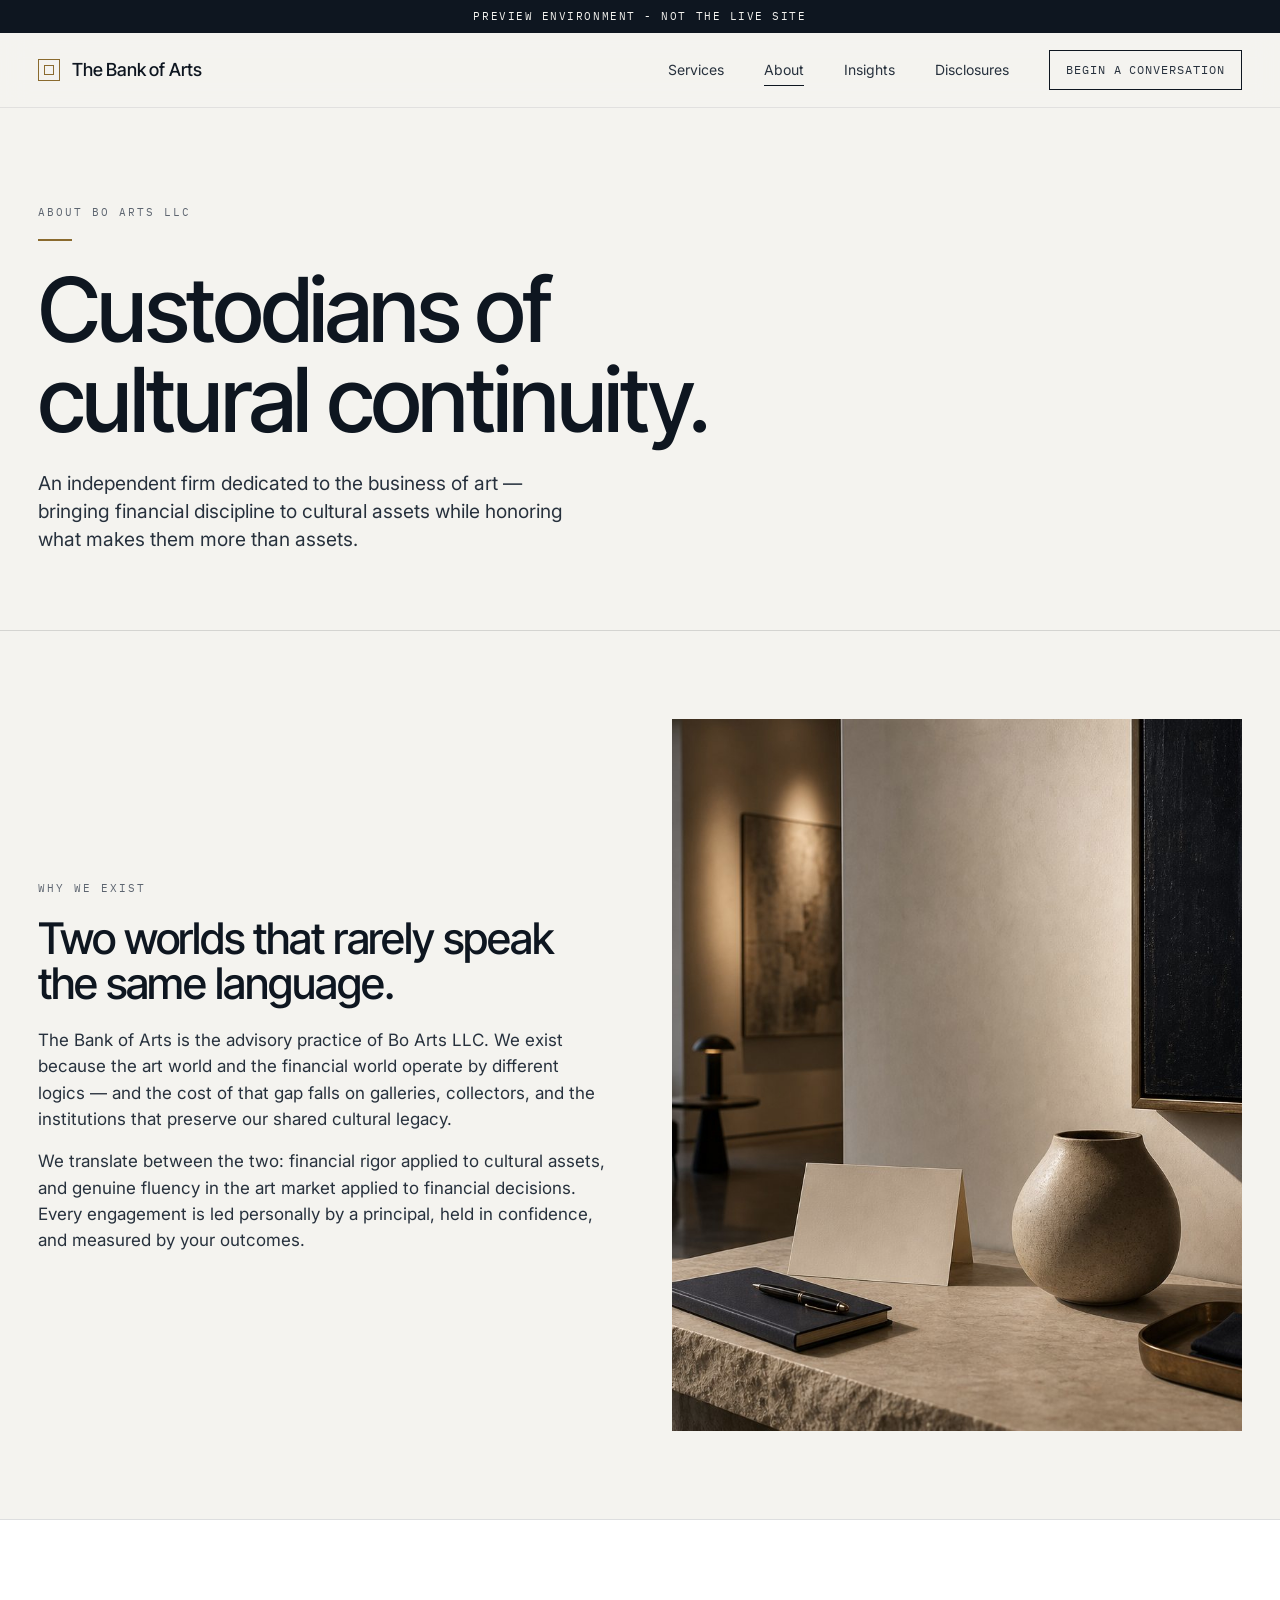
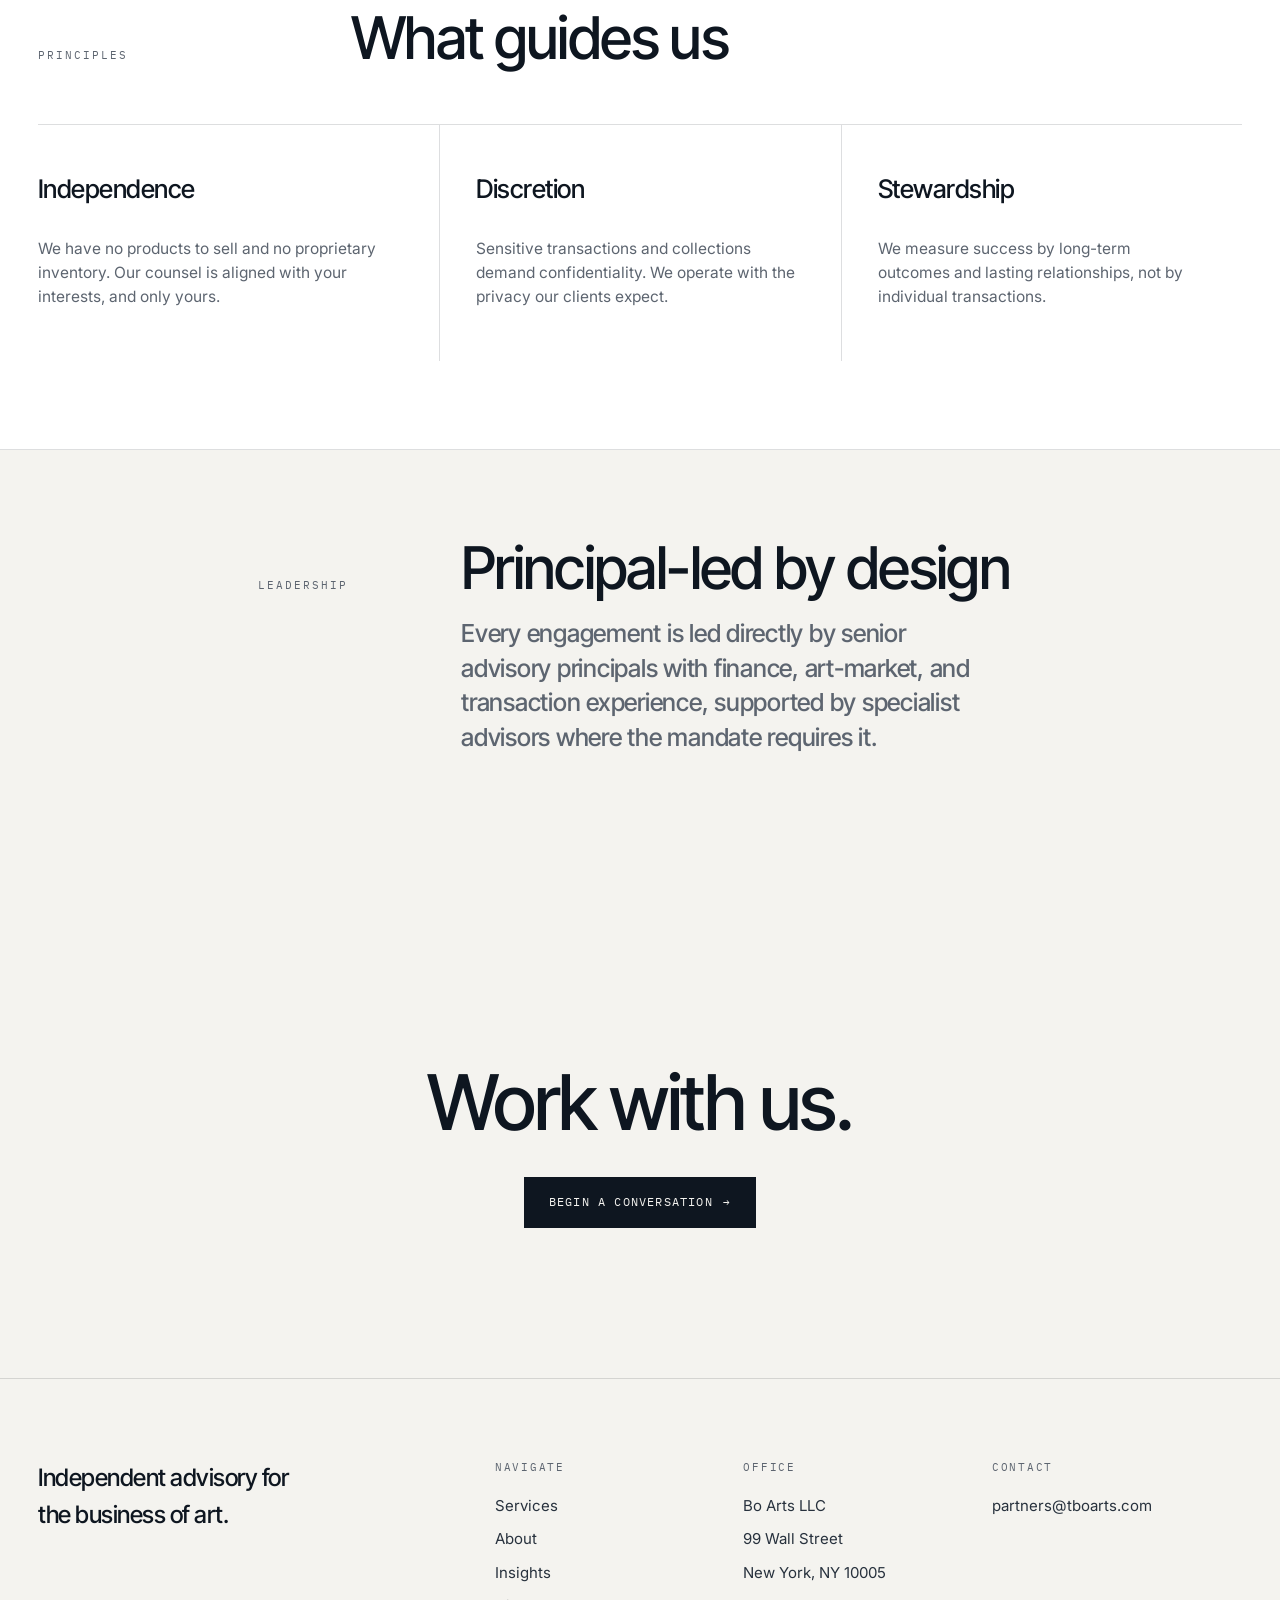
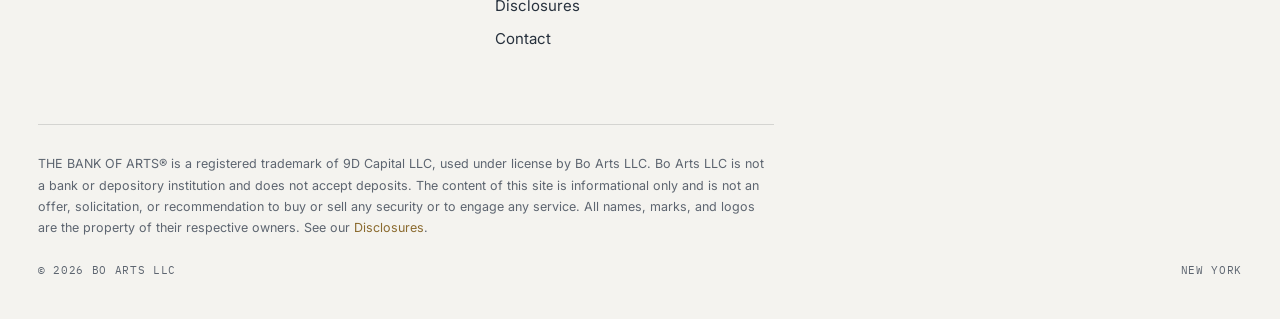
==== commit b09b4a0b: "Fix staging safety and mobile readiness" ====
--- a/about.html
+++ b/about.html
@@ -3,9 +3,10 @@
 <head>
 <meta charset="UTF-8" />
 <meta name="viewport" content="width=device-width, initial-scale=1.0" />
-<title>About | The Bank of Arts&trade;</title>
+<title>About | The Bank of Arts&reg;</title>
 <meta name="description" content="Bo Arts LLC is an independent advisory firm dedicated to the business of art, bringing financial discipline to cultural assets." />
-<meta name="robots" content="index, follow" />
+<meta name="robots" content="noindex, nofollow" />
+<link rel="canonical" href="https://thebankofarts.com/about.html" />
 <link rel="icon" href="data:image/svg+xml,<svg xmlns='http://www.w3.org/2000/svg' viewBox='0 0 100 100'><rect x='12' y='12' width='76' height='76' fill='none' stroke='%23a8843f' stroke-width='4'/><rect x='28' y='28' width='44' height='44' fill='none' stroke='%23a8843f' stroke-width='2'/></svg>" />
 <link rel="preconnect" href="https://fonts.googleapis.com" />
 <link rel="preconnect" href="https://fonts.gstatic.com" crossorigin />
@@ -13,19 +14,21 @@
 <link rel="stylesheet" href="styles.css" />
 </head>
 <body>
+<a class="skip-link" href="#main">Skip to content</a>
+<div class="preview">Preview environment - not the live site</div>
 <header class="nav"><div class="wrap nav-in">
-  <a href="index.html" class="brand"><span class="mk"></span> The Bank of Arts <sup>&trade;</sup></a>
-  <nav class="menu">
+  <a href="index.html" class="brand"><span class="mk"></span> The Bank of Arts</a>
+  <nav class="menu" id="main-menu">
     <a href="services.html">Services<span class="ln"></span></a>
     <a href="about.html" class="active">About<span class="ln"></span></a>
     <a href="insights.html">Insights<span class="ln"></span></a>
     <a href="disclosures.html">Disclosures<span class="ln"></span></a>
     <a href="contact.html" class="cta">Begin a conversation</a>
   </nav>
-  <button class="burger" aria-label="Menu">&#9776;</button>
+  <button class="burger" type="button" aria-label="Open menu" aria-controls="main-menu" aria-expanded="false">&#9776;</button>
 </div></header>
 
-<section class="page-hero"><div class="wrap">
+<section class="page-hero" id="main"><div class="wrap">
   <span class="label reveal">About Bo Arts LLC</span>
   <h1 class="reveal">Custodians of<br>cultural continuity.</h1>
   <p class="reveal">An independent firm dedicated to the business of art &mdash; bringing financial discipline to cultural assets while honoring what makes them more than assets.</p>
@@ -51,7 +54,7 @@
 </div></section>
 
 <section class="sec-sm"><div class="wrap" style="max-width:840px">
-  <div class="sec-head"><span class="label ix reveal">Leadership</span><h2 class="reveal">Our principals<span class="sm">Engagements are led by senior advisory principals with finance, art-market, and transaction experience. Detailed leadership profiles will be published here.</span></h2></div>
+  <div class="sec-head"><span class="label ix reveal">Leadership</span><h2 class="reveal">Principal-led by design<span class="sm">Every engagement is led directly by senior advisory principals with finance, art-market, and transaction experience, supported by specialist advisors where the mandate requires it.</span></h2></div>
 </div></section>
 
 <section class="cta-band"><div class="wrap"><h2 class="reveal">Work with us.</h2><a href="contact.html" class="btn solid reveal">Begin a conversation <span class="ar">&rarr;</span></a></div></section>
@@ -63,7 +66,7 @@
     <div class="col"><h4>Office</h4><p>Bo Arts LLC</p><p>99 Wall Street</p><p>New York, NY 10005</p></div>
     <div class="col"><h4>Contact</h4><a href="mailto:partners@tboarts.com">partners@tboarts.com</a></div>
   </div>
-  <div class="legal">THE BANK OF ARTS&trade; is a trademark of Bo Arts LLC. Bo Arts LLC is not a bank or depository institution and does not accept deposits. The content of this site is informational only and is not an offer, solicitation, or recommendation to buy or sell any security or to engage any service. All names, marks, and logos are the property of their respective owners. See our <a href="disclosures.html" style="color:var(--gold)">Disclosures</a>.</div>
+  <div class="legal">THE BANK OF ARTS&reg; is a registered trademark of 9D Capital LLC, used under license by Bo Arts LLC. Bo Arts LLC is not a bank or depository institution and does not accept deposits. The content of this site is informational only and is not an offer, solicitation, or recommendation to buy or sell any security or to engage any service. All names, marks, and logos are the property of their respective owners. See our <a href="disclosures.html" style="color:var(--gold)">Disclosures</a>.</div>
   <div class="copy"><span>&copy; 2026 Bo Arts LLC</span><span>New York</span></div>
 </div></footer>
 <script src="app.js"></script>
--- a/styles.css
+++ b/styles.css
@@ -1,8 +1,8 @@
-/* The Bank of Arts — shared Swiss-minimal system (staging) */
+/* The Bank of Arts - shared Swiss-minimal system (staging) */
 :root{
-  --bg:#f4f3ef; --surface:#ffffff; --ink:#0e1620; --ink-2:#27313d; --muted:#727a85;
+  --bg:#f4f3ef; --surface:#ffffff; --ink:#0e1620; --ink-2:#27313d; --muted:#5d6570;
   --line:rgba(14,22,32,.14); --line-2:rgba(14,22,32,.08);
-  --gold:#a8843f; --navy:#0b1a2e;
+  --gold:#8a6a2e; --gold-bright:#dcb877; --navy:#0b1a2e;
   --mx:38px; --maxw:1320px;
   --disp:"Inter Tight",-apple-system,Segoe UI,Roboto,Helvetica,Arial,sans-serif;
   --sans:"Inter",-apple-system,Segoe UI,Roboto,Helvetica,Arial,sans-serif;
@@ -14,6 +14,9 @@
 body{background:var(--bg);color:var(--ink);font-family:var(--sans);font-size:17px;line-height:1.55;font-weight:400}
 a{color:inherit;text-decoration:none}
 img{display:block;max-width:100%}
+.skip-link{position:fixed;left:16px;top:12px;z-index:1000;transform:translateY(-140%);background:var(--ink);color:var(--bg);font-family:var(--mono);font-size:12px;letter-spacing:.08em;text-transform:uppercase;padding:10px 14px;border:1px solid var(--bg);transition:transform .2s var(--ease)}
+.skip-link:focus{transform:translateY(0);outline:none}
+a:focus-visible,button:focus-visible,input:focus-visible,textarea:focus-visible,select:focus-visible{outline:2px solid var(--gold);outline-offset:4px}
 .wrap{max-width:var(--maxw);margin:0 auto;padding:0 var(--mx)}
 .label{font-family:var(--mono);font-size:11px;letter-spacing:.18em;text-transform:uppercase;color:var(--muted);font-weight:400}
 .rule{height:1px;background:var(--line);width:100%}
@@ -71,12 +74,12 @@
 .hero-full__meta span:not(:first-child):before{content:"";position:absolute;left:0;top:50%;transform:translateY(-50%);width:3px;height:3px;border-radius:50%;background:var(--gold);opacity:.85}
 .hero-full .label{color:rgba(244,243,239,.82)}
 .hero-full h1{font-family:var(--disp);font-weight:600;letter-spacing:-.045em;line-height:.94;font-size:clamp(3rem,6.3vw,6rem);color:#f6f5f1;text-wrap:balance}
-.hero-full h1 em{font-style:normal;color:#dcb877}
+.hero-full h1 em{font-style:normal;color:var(--gold-bright)}
 .hero-full__lede{margin-top:22px;max-width:31ch;font-size:clamp(1rem,1.35vw,1.2rem);line-height:1.42;color:rgba(244,243,239,.9)}
 .hero-full .hero-actions{margin-top:26px}
 .hero-discipline{display:grid;grid-template-columns:repeat(3,minmax(0,1fr));column-gap:34px;margin-top:44px;border-top:1px solid rgba(244,243,239,.3);max-width:650px}
 .hero-discipline span{display:flex;align-items:baseline;gap:12px;padding:15px 0;border-bottom:1px solid rgba(244,243,239,.16);font-family:var(--mono);font-size:11.5px;letter-spacing:.06em;text-transform:uppercase;color:rgba(244,243,239,.82)}
-.hero-discipline b{font-weight:500;color:#dcb877;font-size:11px;letter-spacing:.04em}
+.hero-discipline b{font-weight:500;color:var(--gold-bright);font-size:11px;letter-spacing:.04em}
 
 /* page hero (sub-pages) */
 .page-hero{padding:96px 0 76px;border-bottom:1px solid var(--line)}
@@ -101,13 +104,14 @@
 .statement-copy{max-width:850px}
 .statement-copy .label{color:rgba(238,241,245,.58)}
 .statement-copy h2{margin-top:24px;font-family:var(--disp);font-weight:500;letter-spacing:-.035em;line-height:1;font-size:clamp(2.45rem,5.6vw,5.25rem);text-wrap:balance}
-.statement-copy h2 em{font-style:normal;color:#dcb877}
+.statement-copy h2 em{font-style:normal;color:var(--gold-bright)}
 .statement-media{height:360px;min-height:0;border:1px solid rgba(238,241,245,.16);overflow:hidden;background:rgba(238,241,245,.04);transform:translateY(34px)}
 .statement-media img{width:100%;height:100%;object-fit:cover;filter:saturate(.86) brightness(.82) contrast(1.08);transition:transform 1.2s var(--ease)}
 .statement-media:hover img{transform:scale(1.04)}
 .image-break{padding:0}
 .image-break figure{height:52vh;min-height:360px;overflow:hidden;background:linear-gradient(135deg,#e7e4dc,#d8d4ca)}
 .image-break img{width:100%;height:100%;object-fit:cover;filter:saturate(.92)}
+.image-break--contact img{object-position:center 58%}
 
 /* sections */
 .sec{padding:104px 0}
@@ -136,7 +140,7 @@
 .svc-detail p{color:var(--ink-2);margin-bottom:20px}
 .svc-detail ul{list-style:none;display:flex;flex-direction:column;gap:9px}
 .svc-detail li{color:var(--muted);font-size:15px;padding-left:20px;position:relative}
-.svc-detail li::before{content:"—";position:absolute;left:0;color:var(--gold)}
+.svc-detail li::before{content:"\2014";position:absolute;left:0;color:var(--gold)}
 
 /* approach */
 .approach{background:var(--surface);border-top:1px solid var(--line);border-bottom:1px solid var(--line)}
@@ -181,7 +185,7 @@
 .feature .label{color:rgba(238,241,245,.55)}
 .feature-grid{display:grid;grid-template-columns:1.5fr 1fr;gap:60px;align-items:end;margin-top:40px}
 .feature h2{font-family:var(--disp);font-weight:400;letter-spacing:-.025em;line-height:1.08;font-size:clamp(1.9rem,4vw,3.2rem)}
-.feature h2 em{font-style:italic;color:var(--gold)}
+.feature h2 em{font-style:italic;color:var(--gold-bright)}
 .feature p{color:rgba(238,241,245,.7);font-size:1.05rem;max-width:38ch}
 .feature .btn{border-color:rgba(238,241,245,.4);color:#eef1f5}
 .feature .btn:hover{background:#eef1f5;color:var(--navy)}
@@ -305,7 +309,7 @@
 .form-grid{gap:56px;align-items:start}
 .form-grid form{background:var(--surface);border:1px solid var(--line);padding:36px}
 input,textarea,select{padding:15px 16px}
-input:focus,textarea:focus,select:focus{border-color:var(--gold);box-shadow:0 0 0 3px rgba(168,132,63,.14)}
+input:focus,textarea:focus,select:focus{border-color:var(--gold);box-shadow:0 0 0 3px rgba(138,106,46,.14)}
 .contact-info p a:hover{color:var(--gold)}
 @media(max-width:760px){.form-grid form{padding:24px}}
 
@@ -319,3 +323,19 @@
 .article{max-width:720px}
 .article .article-figure + p:first-letter{font-family:var(--disp);font-weight:500;color:var(--gold);font-size:3.4em;line-height:.78;float:left;margin:6px 14px 0 0}
 .article blockquote{font-size:1.55rem;padding-left:28px;margin:36px 0}
+
+@media(max-width:760px){
+  body{overflow-x:hidden}
+  .preview{font-size:10px;letter-spacing:.1em;line-height:1.35;white-space:normal}
+  .nav-in{gap:16px}
+  .brand{min-width:0;font-size:17px}
+  .burger{flex:none}
+  .menu.open{left:var(--mx);right:var(--mx);min-width:0}
+  .hero-actions-row{flex-direction:column;align-items:stretch;width:100%;max-width:320px}
+  .hero-actions-row .btn{width:100%;justify-content:center;padding:14px 16px;text-align:center;white-space:normal}
+  .hero-discipline{grid-template-columns:1fr;max-width:100%;column-gap:0}
+  .hero-discipline span{min-width:0;overflow-wrap:anywhere}
+  .svc-detail{grid-template-columns:1fr!important;gap:18px;padding-left:0;padding-right:0}
+  .svc-detail>div{min-width:0}
+  .svc-detail p,.svc-detail li{overflow-wrap:anywhere}
+}
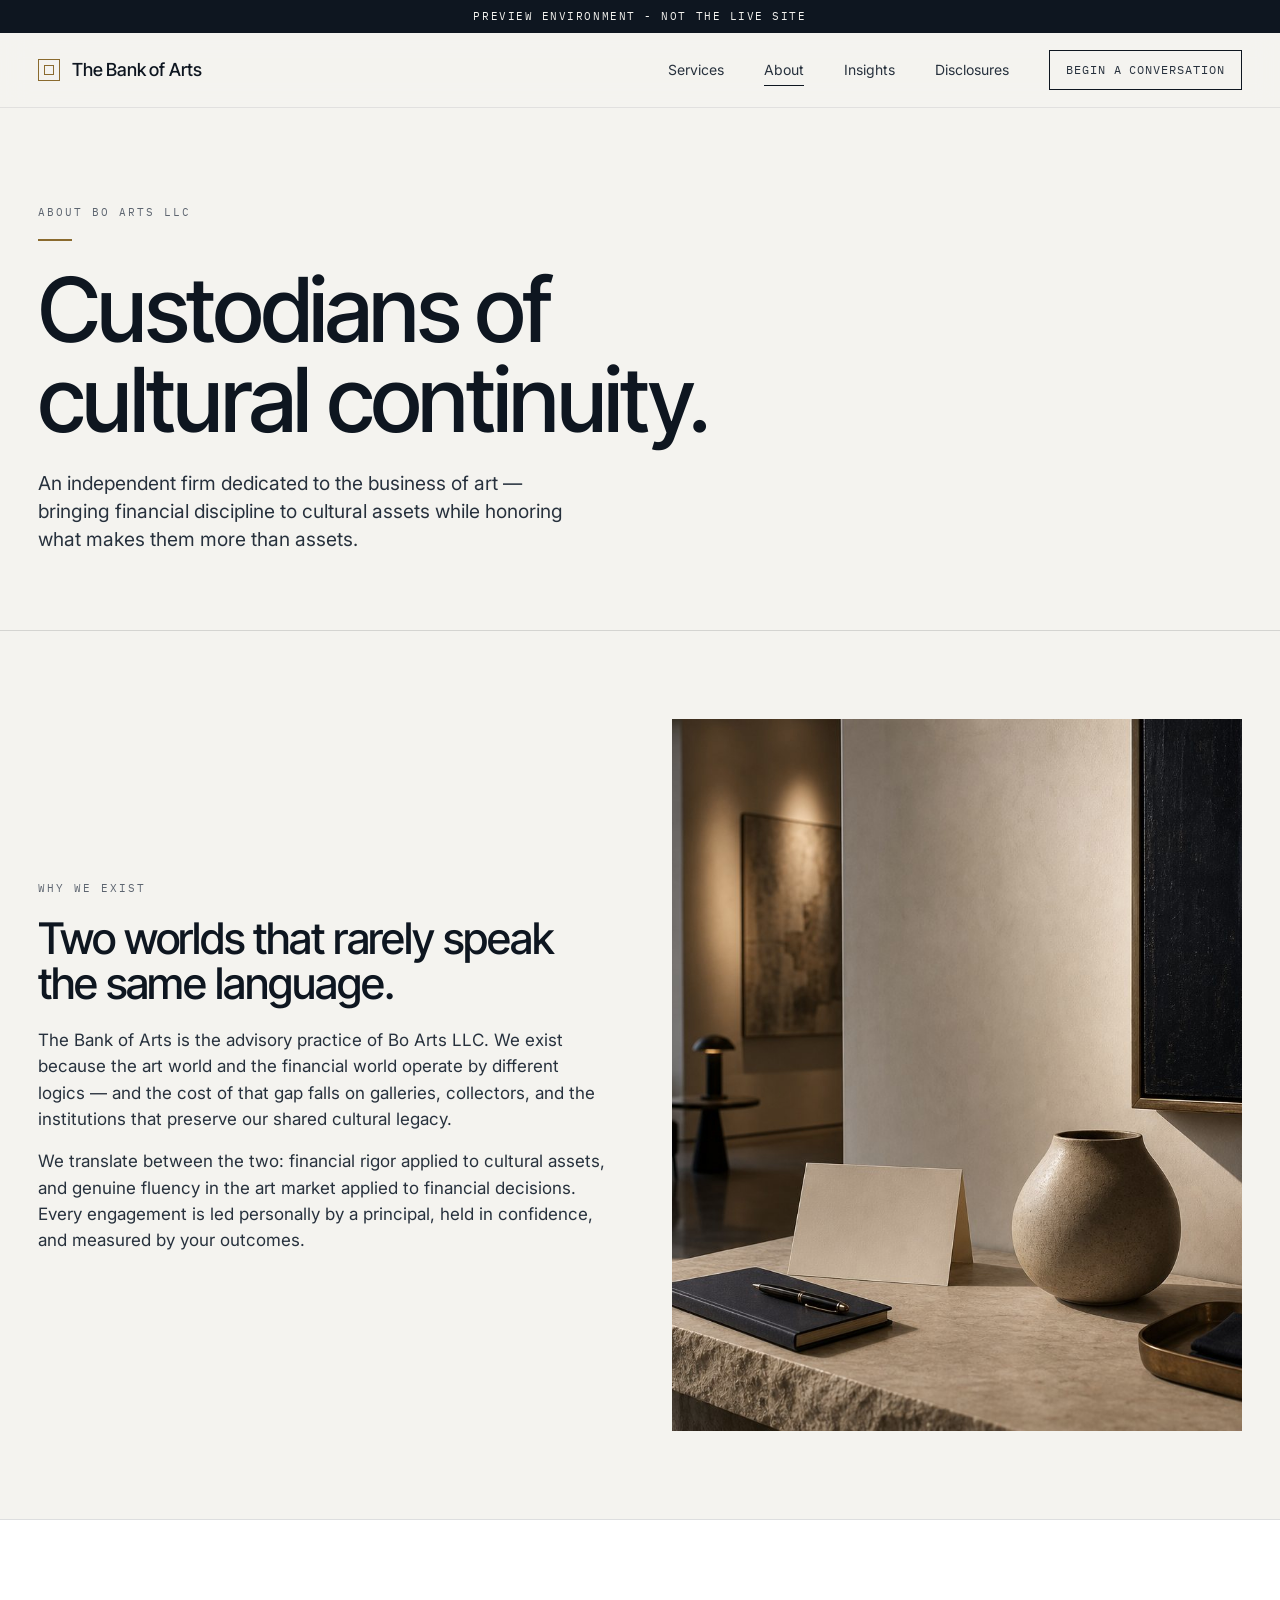
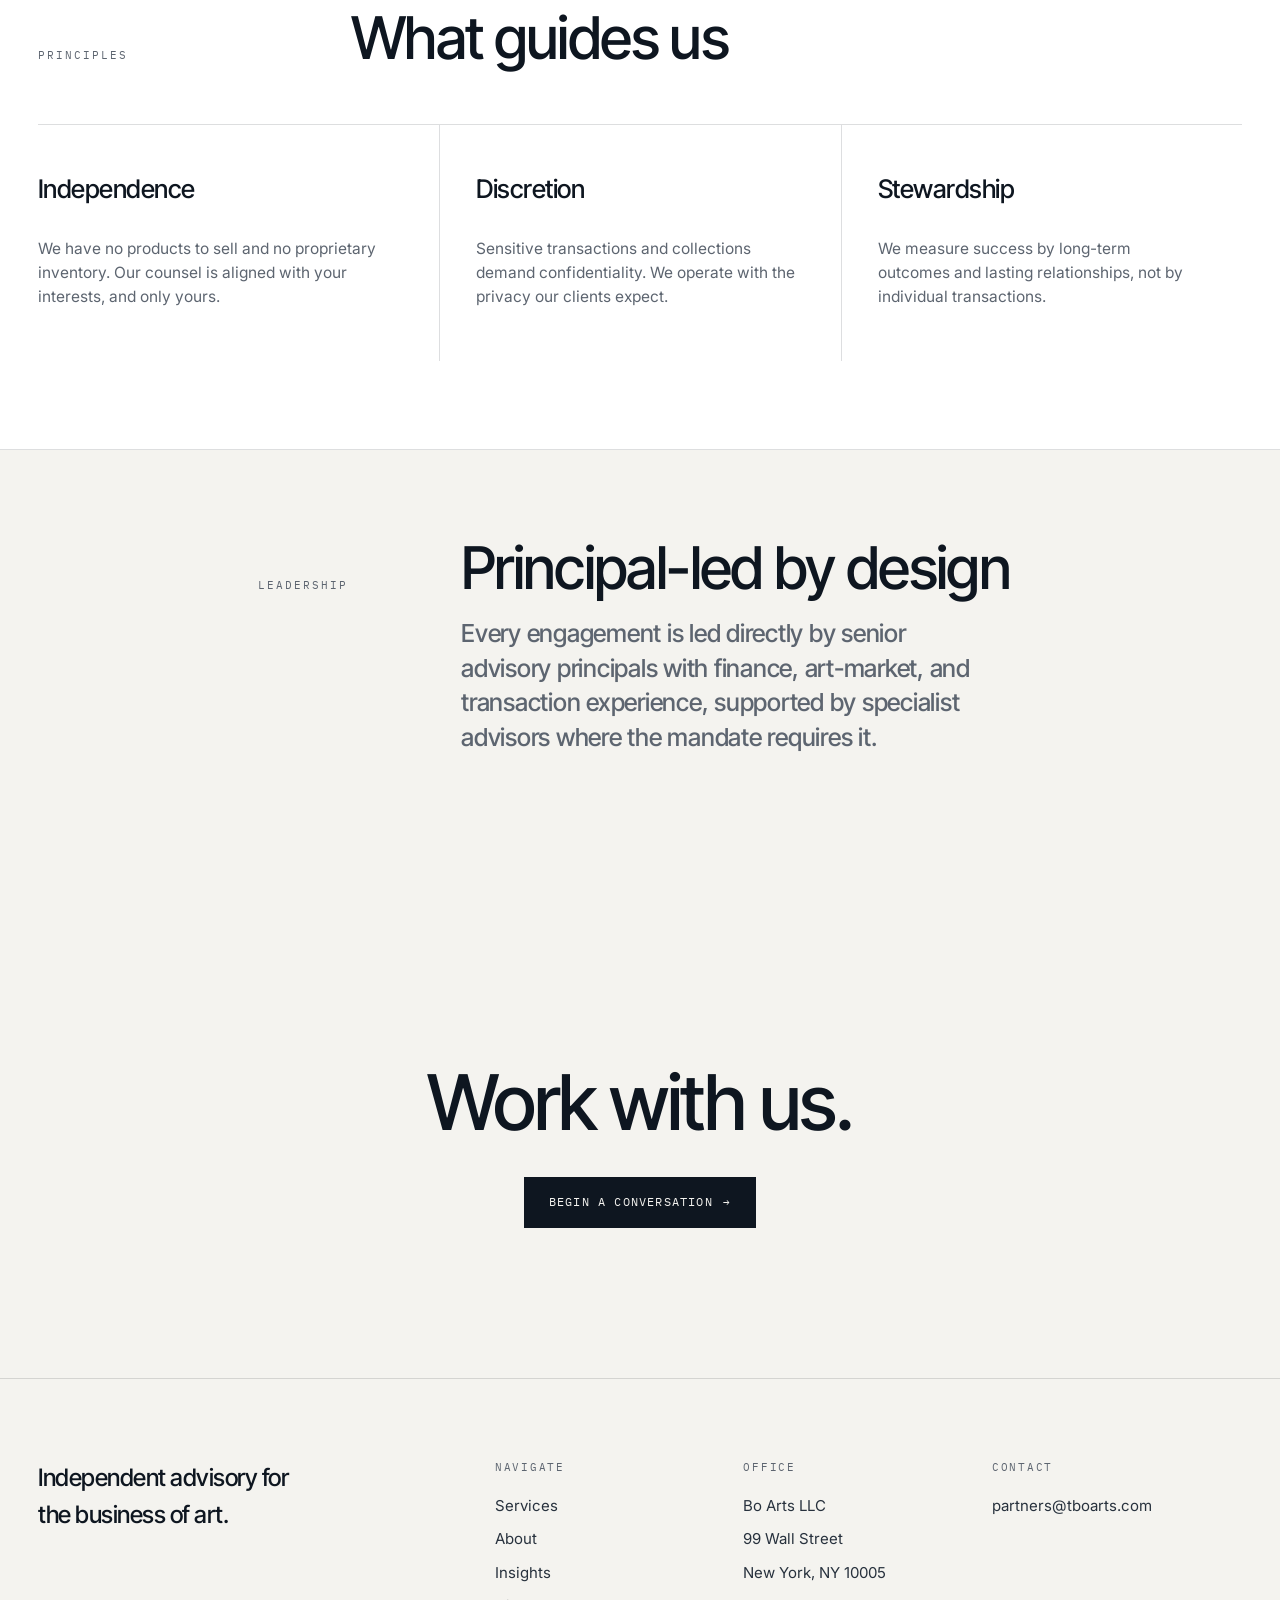
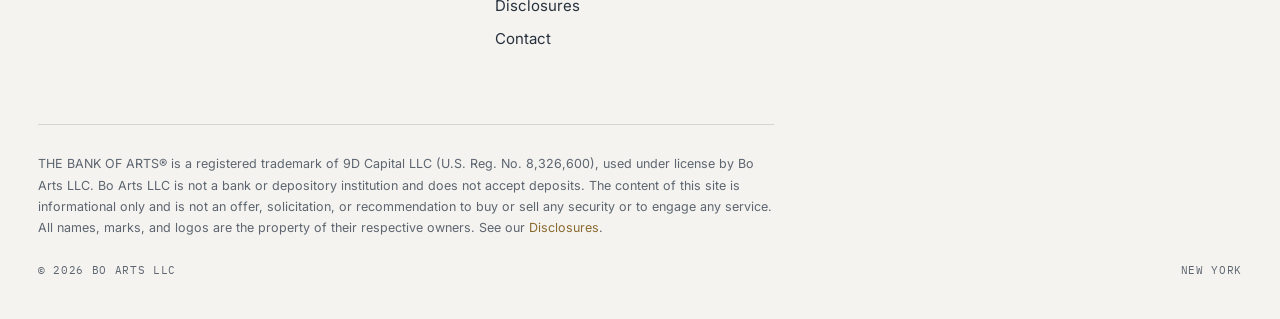
==== commit 174a441f: "Add USPTO registration number to trademark notices; anchor scroll offset - Footer legal + Disclosure" ====
--- a/about.html
+++ b/about.html
@@ -66,7 +66,7 @@
     <div class="col"><h4>Office</h4><p>Bo Arts LLC</p><p>99 Wall Street</p><p>New York, NY 10005</p></div>
     <div class="col"><h4>Contact</h4><a href="mailto:partners@tboarts.com">partners@tboarts.com</a></div>
   </div>
-  <div class="legal">THE BANK OF ARTS&reg; is a registered trademark of 9D Capital LLC, used under license by Bo Arts LLC. Bo Arts LLC is not a bank or depository institution and does not accept deposits. The content of this site is informational only and is not an offer, solicitation, or recommendation to buy or sell any security or to engage any service. All names, marks, and logos are the property of their respective owners. See our <a href="disclosures.html" style="color:var(--gold)">Disclosures</a>.</div>
+  <div class="legal">THE BANK OF ARTS&reg; is a registered trademark of 9D Capital LLC (U.S. Reg. No. 8,326,600), used under license by Bo Arts LLC. Bo Arts LLC is not a bank or depository institution and does not accept deposits. The content of this site is informational only and is not an offer, solicitation, or recommendation to buy or sell any security or to engage any service. All names, marks, and logos are the property of their respective owners. See our <a href="disclosures.html" style="color:var(--gold)">Disclosures</a>.</div>
   <div class="copy"><span>&copy; 2026 Bo Arts LLC</span><span>New York</span></div>
 </div></footer>
 <script src="app.js"></script>
--- a/styles.css
+++ b/styles.css
@@ -135,6 +135,7 @@
 /* services detail (services page) */
 .svc-detail{display:grid;grid-template-columns:.8fr 1.2fr;gap:48px;padding:48px 8px;border-bottom:1px solid var(--line)}
 .svc-detail:first-of-type{border-top:1px solid var(--line)}
+.svc-detail{scroll-margin-top:96px}
 .svc-detail .no{font-family:var(--mono);font-size:12px;color:var(--gold);display:block;margin-bottom:14px}
 .svc-detail h3{font-family:var(--disp);font-weight:500;font-size:clamp(1.6rem,3vw,2.4rem);letter-spacing:-.02em;line-height:1.05}
 .svc-detail p{color:var(--ink-2);margin-bottom:20px}
